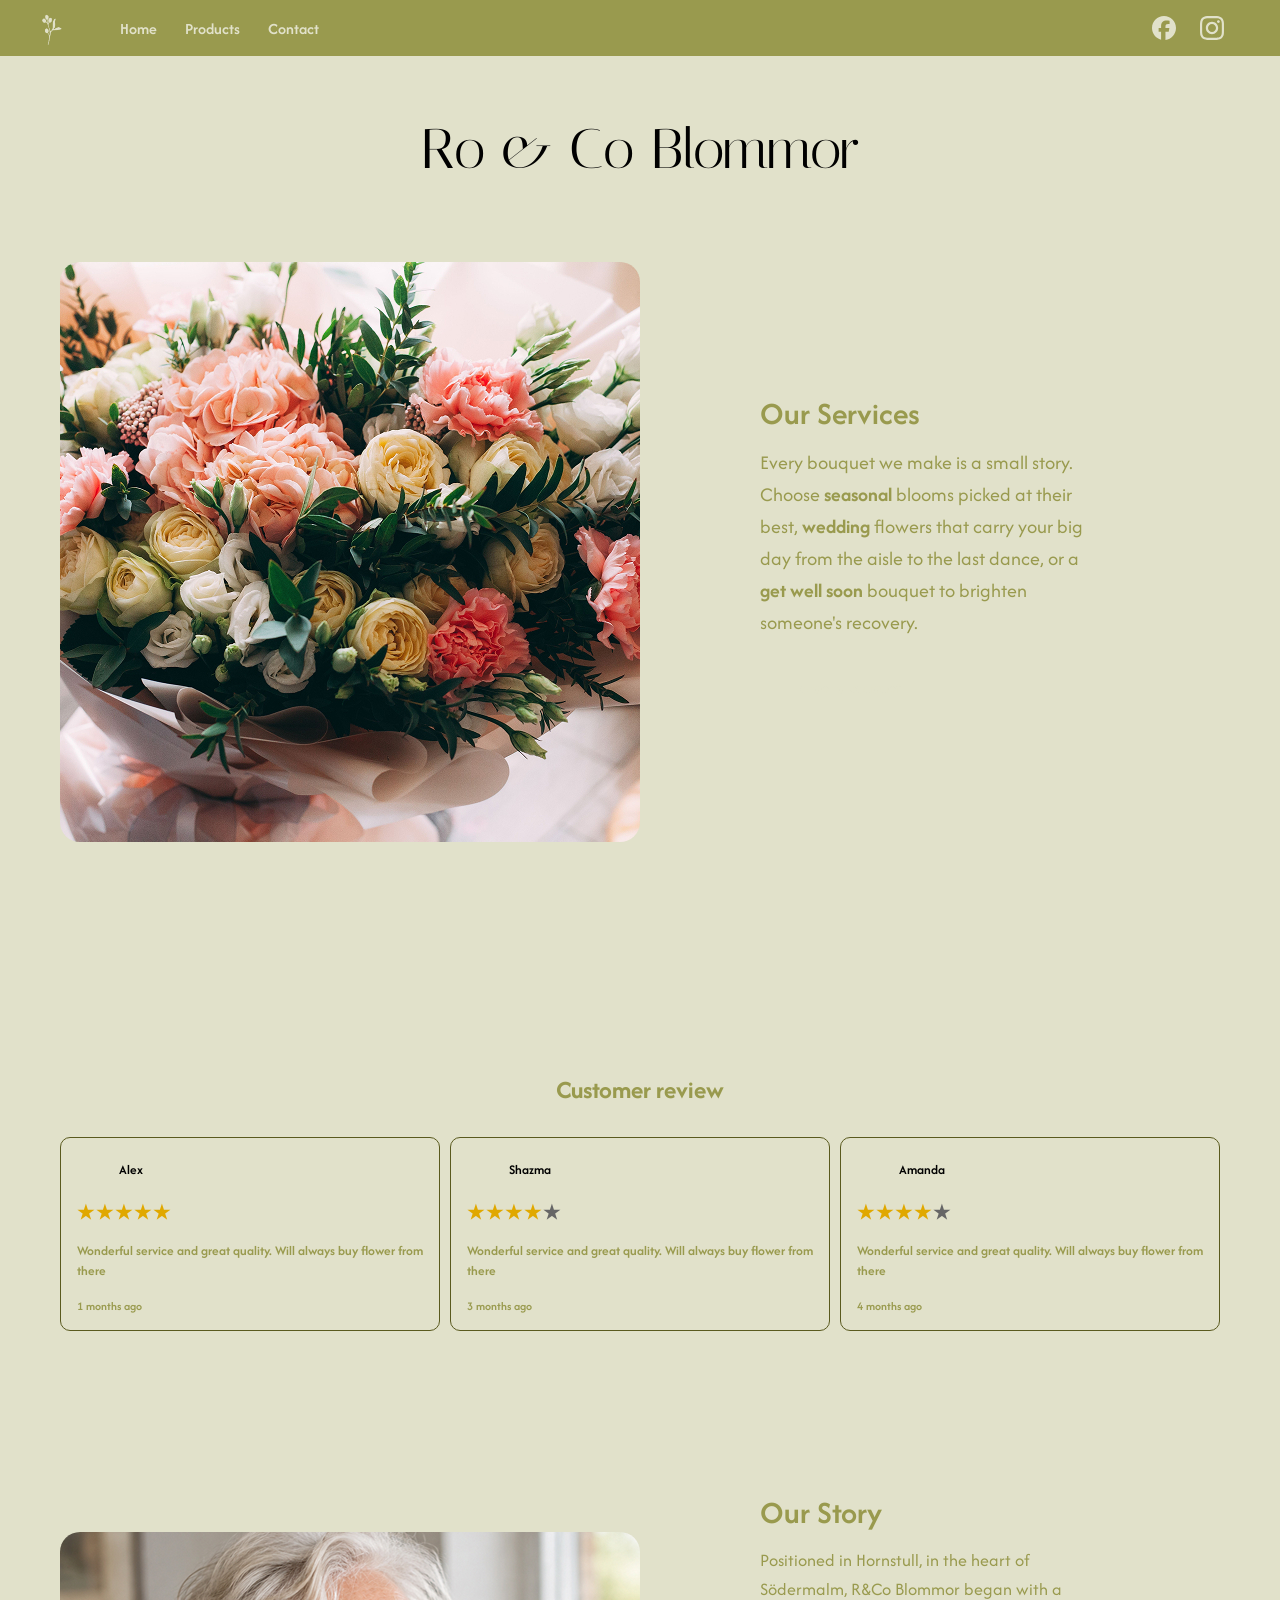
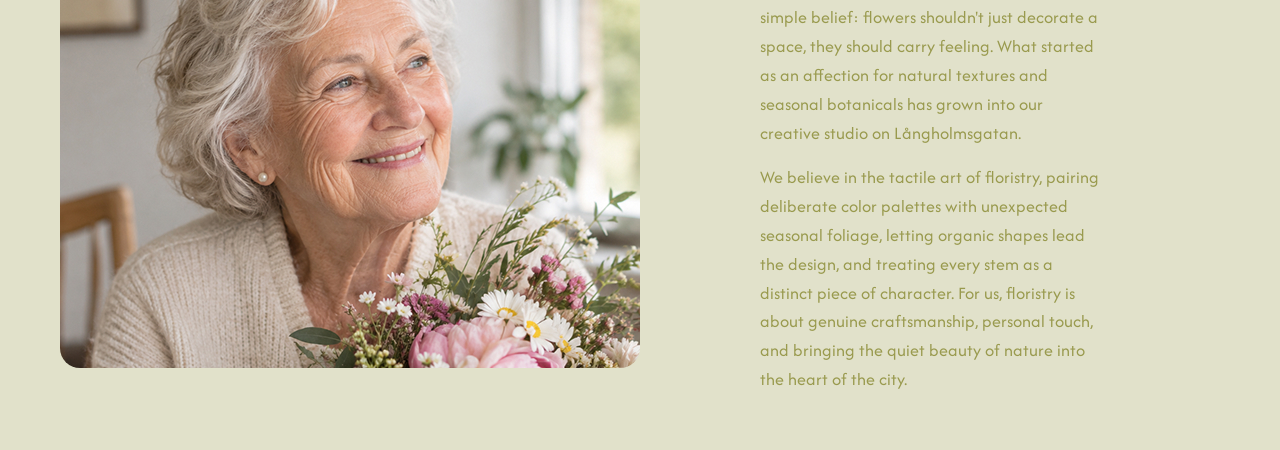
==== index.html @ 10f2a5bb "Added the third section and made some changes to the first and second." ====
<!doctype html>
<html lang="en">
  <head>
    <meta charset="UTF-8" />
    <meta name="robots" content="noindex" />
    <meta name="viewport" content="width=device-width, initial-scale=1.0" />
    <link rel="stylesheet" href="styles.css" />
    <link rel="stylesheet" href="homepage.css">
    <title>Ro & Co Blommor | Home</title>
  </head>
  <body>
    <header class="header">
      <nav class="nav">
        <img class="logo-icon" src="assets/logo-icon.png" alt="Logo" />
        <div class="nav-links">
          <a href="/index.html">Home</a>
          <a href="/products.html">Products</a>
          <a href="/contact.html">Contact</a>
        </div>
        <div class="socials">
          <a href="https://facebook.com/business-page">
            <img
              class="nav-icons"
              src="assets/facebook-icon.svg"
              alt="Facebook"
            />
          </a>
          <a href="https://instagram.com/business-page ">
            <img
              class="nav-icons instagram"
              src="assets/instagram-icon.svg"
              alt="Instagram"
            />
          </a>
        </div>
      </nav>
    </header>
    <main>

      <h1 class="shop-name">Ro &amp; Co Blommor</h1>

      <section class="hero">

        <img src="assets/OurService.jpg" alt="A bouquet offlowers" class="hero-img">

        <div class="hero-text">

          <h2>Our Services</h2>

          <p> Every bouquet we make is a small story. Choose <strong>seasonal</strong>
              blooms picked at their best, <strong>wedding</strong> flowers that carry
              your big day from the aisle to the last dance, or a
            <strong>get well soon</strong> bouquet to brighten someone's recovery.
          </p>

          <a href="#order" class="btn">order a bouquet</a>

        </div>

      </section>

      <section class="reviews">

        <h2>Customer review</h2>

        <div class="review-cards">

        <div class="review-card">
          <div class="review-top">
          <div class="avatar"></div>
          <span class="reviewer-name">Alex</span>
        </div>

        <div class="stars">★★★★★</div>
          <p class="review-text">Wonderful service and great quality. Will always buy flower from there</p>
          <span class="review-date">1 months ago</span>
        </div>

        <div class="review-card">
          <div class="review-top">
          <div class="avatar"></div>
          <span class="reviewer-name">Shazma</span>
        </div>

        <div class="stars">★★★★<span class="empty">★ </span> </div>
          <p class="review-text">Wonderful service and great quality. Will always buy flower from there</p>
          <span class="review-date">3 months ago</span>
        </div>

        <div class="review-card">
          <div class="review-top">
          <div class="avatar"></div>
          <span class="reviewer-name">Amanda</span>
        </div>

        <div class="stars">★★★★<span class="empty">★ </span> </div>
          <p class="review-text">Wonderful service and great quality. Will always buy flower from there</p>
          <span class="review-date">4 months ago</span>
        </div>

        </div>

      </section>

      <section class="story">
        <img src="assets/OurStory.jpg" alt="A woman with a bouquet" class="story-img">

        <div class="story-text">
          <h2>Our Story</h2>
          <p>
             Positioned in Hornstull, in the heart of Södermalm, R&amp;Co Blommor began with a simple belief: flowers shouldn't just decorate a space, they should carry feeling. What started as an affection for natural textures and seasonal botanicals has grown into our creative studio on Långholmsgatan.
          </p>
          <p>
            We believe in the tactile art of floristry, pairing deliberate color palettes with unexpected seasonal foliage, letting organic shapes lead the design, and treating every stem as a distinct piece of character. For us, floristry is about genuine craftsmanship, personal touch, and bringing the quiet beauty of nature into the heart of the city.
          </p>
        </div>
      </section>

    </main>
  </body>
</html>
---- styles.css ----
@import url("https://fonts.googleapis.com/css2?family=Afacad:ital,wght@0,400..700;1,400..700&display=swap");

:root {
  --cream: #e1e1ca;
  --olive: #999a4e;
  --font-main: "Afacad", sans-serif;
}

body {
  margin: 0;
  background: var(--cream);
  color: var(--olive);
  font-family: var(--font-main);
  font-weight: 600;
}

.header {
  display: flex;
  align-items: center;
  padding: 0rem 3.5rem 0rem 2rem;
  height: 3.5rem;
  background: var(--olive);
  color: var(--cream);
}

.nav {
  flex: 1;
  display: flex;
  align-items: center;
  gap: 3.5rem;
}

.nav a {
  color: inherit;
  text-decoration: none;
}

.logo-icon {
  width: 32px;
  height: 41px;
}

.nav-links {
  display: flex;
  gap: 1.75rem;
}

.nav-links a:hover {
  text-decoration: underline;
}

.nav-icons {
  width: 1.5rem;
  height: 1.5rem;
}

.socials {
  display: flex;
  gap: 1.5rem;
  margin-left: auto;
}

.socials a {
  display: flex;
}
---- homepage.css ----
@font-face {
  font-family: "Italiana";
  src: url("Italiana-Regular.ttf") format("truetype");
}


/* First section (Our Services) */


h1.shop-name {
  text-align: center;
  font-size: 3.5rem;
  font-weight: 400;
  margin: 60px 0 40px;
  font-family: "italiana", sans-serif;
  color: black;
}

.hero {
  display: flex;
  align-items: center;
  gap: 80px;
  padding: 40px 60px;
}

.hero-img {
  flex: none;
  width: auto;
  height: auto;
  max-width: 100%;
  border-radius: 20px;
}

.hero-text {
  flex: 1;  
  min-width: 0;
  padding: 0 120px 0 40px;
  font-family: var(--font-main);
  color: var(--dark-green);
} 

.hero-text h2 {
  margin: 0 0 12px;
  font-size: 32px;
  font-weight: 600;
}

.hero-text p {
  margin: 0 0 24px;
  line-height: 1.6;
  font-weight: 400;
  font-size: 20px;
}

.btn {
  display: inline-block;
  padding: 14px 40px;
  background: var(--dark-green);
  color: var(--cream);
  border-radius: 10px;
  text-decoration: none;
  transition: background 0.3s;
}


/* Second section (Reviews) */


.reviews {
     margin-top: 150px;
  padding: 40px 60px;
  text-align: center;
  font-family: var(--font-main);
}

.reviews h2 {
  margin: 0 0 30px;
  font-size: 1.6rem;
  color: var(--dark-green);
}

.review-cards {
  display: flex;
  gap: 10px;
}

.review-card {
  flex: 1;              
  display: flex;
  flex-direction: column;
  gap: 16px;
  padding: 16px;
  border: 1px solid #5a5a1e;
  border-radius: 10px;
  text-align: left;
}

.review-top {
  display: flex;
  align-items: center;
  gap: 12px;
}

.avatar {
  width: 30px;
  height: 30px;
  border-radius: 50%;   
  background: var(--dark-green);
}

.reviewer-name {
  font-weight: 600;
  font-size: 0.85rem;
  color: #000;
  font-family: var(--font-main);
}

.stars {
  color: #e0a800;  
  font-size: 1.2rem;
  letter-spacing: 2px;
}

.stars .empty {
  color: #666;     
}

.review-text {
  margin: 0;
  font-size: 0.85rem;
  line-height: 1.5;
  font-family: var(--font-main);
  color: var(--dark-green);
}

.review-date {
  font-size: 0.75rem;
}


/* Third section (Our Story) */


.story {
  display: flex;
  align-items: center;
  gap: 80px;
  padding: 40px 60px;
  margin-top: 80px;
}

.story-img {
  flex: none;            
  width: auto;
  height: auto;
  max-width: 100%;
  border-radius: 20px;
}

.story-text {
  flex: 1;
  min-width: 0;
  padding: 0 120px 0 40px;
  font-family: var(--font-main);
  color: var(--dark-green);
}

.story-text h2 {
  margin: 0 0 12px;
  font-size: 32px;
  font-weight: 600;
}

.story-text p {
  margin: 0 0 16px;
  line-height: 1.6;
  font-weight: 400;
  font-size: 18px;
}
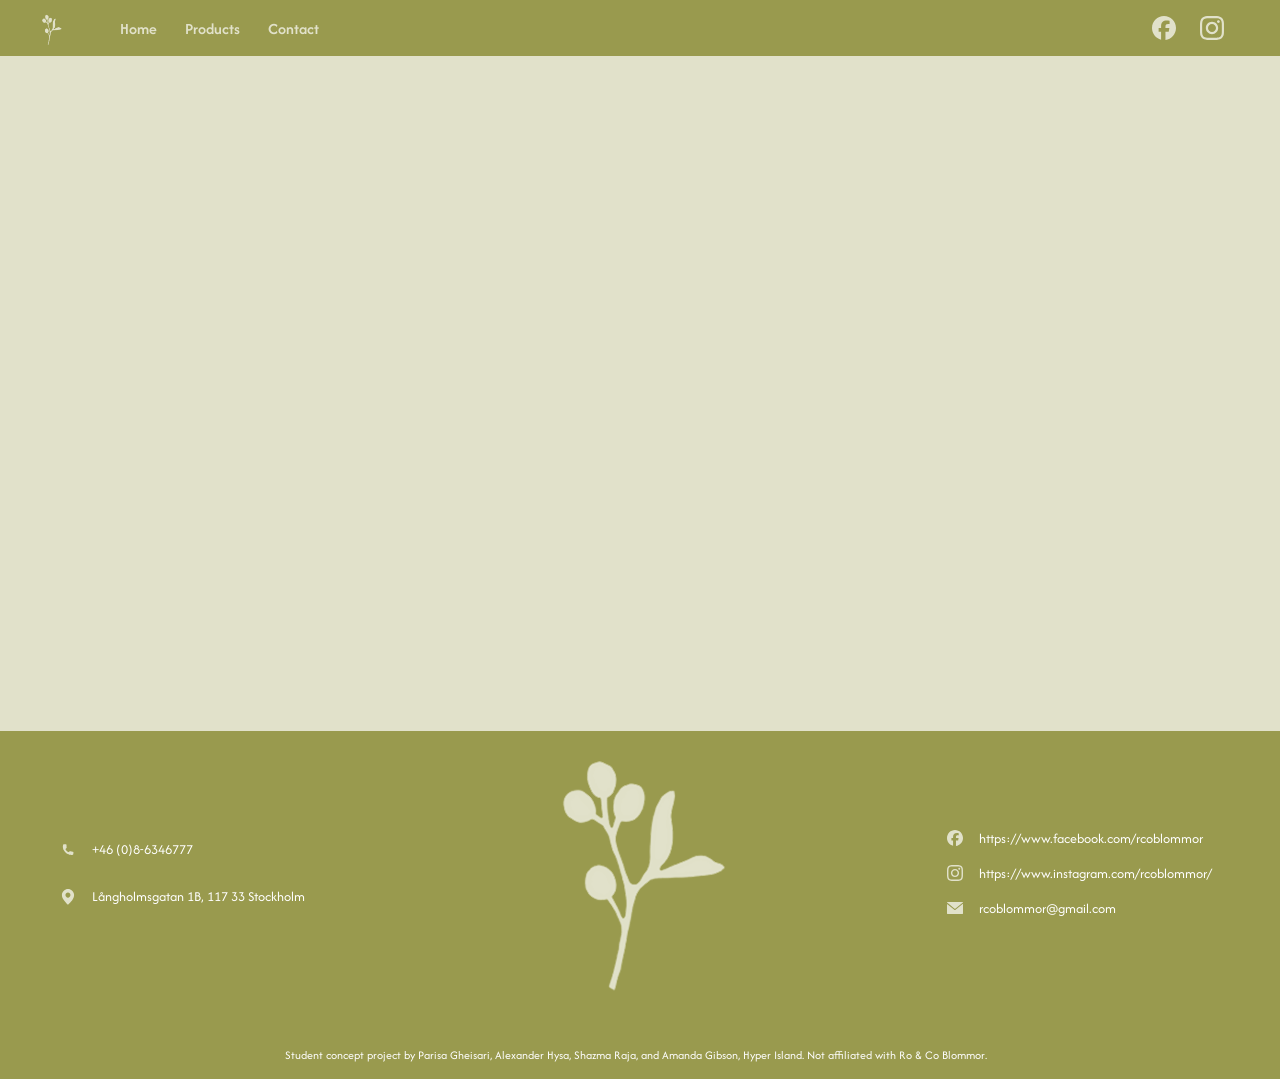
==== commit e347055e: "adds student/project affiliation disclaimer to bottom of footer" ====
--- a/index.html
+++ b/index.html
@@ -5,7 +5,7 @@
     <meta name="robots" content="noindex" />
     <meta name="viewport" content="width=device-width, initial-scale=1.0" />
     <link rel="stylesheet" href="styles.css" />
-    <link rel="stylesheet" href="homepage.css">
+    <link rel="stylesheet" href="footer.css" />
     <title>Ro & Co Blommor | Home</title>
   </head>
   <body>
@@ -25,7 +25,7 @@
               alt="Facebook"
             />
           </a>
-          <a href="https://instagram.com/business-page ">
+          <a href="https://instagram.com/business-page">
             <img
               class="nav-icons instagram"
               src="assets/instagram-icon.svg"
@@ -35,87 +35,60 @@
         </div>
       </nav>
     </header>
-    <main>
-
-      <h1 class="shop-name">Ro &amp; Co Blommor</h1>
-
-      <section class="hero">
-
-        <img src="assets/OurService.jpg" alt="A bouquet offlowers" class="hero-img">
-
-        <div class="hero-text">
-
-          <h2>Our Services</h2>
-
-          <p> Every bouquet we make is a small story. Choose <strong>seasonal</strong>
-              blooms picked at their best, <strong>wedding</strong> flowers that carry
-              your big day from the aisle to the last dance, or a
-            <strong>get well soon</strong> bouquet to brighten someone's recovery.
-          </p>
-
-          <a href="#order" class="btn">order a bouquet</a>
-
-        </div>
-
-      </section>
-
-      <section class="reviews">
-
-        <h2>Customer review</h2>
-
-        <div class="review-cards">
-
-        <div class="review-card">
-          <div class="review-top">
-          <div class="avatar"></div>
-          <span class="reviewer-name">Alex</span>
-        </div>
-
-        <div class="stars">★★★★★</div>
-          <p class="review-text">Wonderful service and great quality. Will always buy flower from there</p>
-          <span class="review-date">1 months ago</span>
-        </div>
-
-        <div class="review-card">
-          <div class="review-top">
-          <div class="avatar"></div>
-          <span class="reviewer-name">Shazma</span>
-        </div>
-
-        <div class="stars">★★★★<span class="empty">★ </span> </div>
-          <p class="review-text">Wonderful service and great quality. Will always buy flower from there</p>
-          <span class="review-date">3 months ago</span>
-        </div>
-
-        <div class="review-card">
-          <div class="review-top">
-          <div class="avatar"></div>
-          <span class="reviewer-name">Amanda</span>
-        </div>
-
-        <div class="stars">★★★★<span class="empty">★ </span> </div>
-          <p class="review-text">Wonderful service and great quality. Will always buy flower from there</p>
-          <span class="review-date">4 months ago</span>
-        </div>
-
-        </div>
-
-      </section>
-
-      <section class="story">
-        <img src="assets/OurStory.jpg" alt="A woman with a bouquet" class="story-img">
-
-        <div class="story-text">
-          <h2>Our Story</h2>
-          <p>
-             Positioned in Hornstull, in the heart of Södermalm, R&amp;Co Blommor began with a simple belief: flowers shouldn't just decorate a space, they should carry feeling. What started as an affection for natural textures and seasonal botanicals has grown into our creative studio on Långholmsgatan.
-          </p>
-          <p>
-            We believe in the tactile art of floristry, pairing deliberate color palettes with unexpected seasonal foliage, letting organic shapes lead the design, and treating every stem as a distinct piece of character. For us, floristry is about genuine craftsmanship, personal touch, and bringing the quiet beauty of nature into the heart of the city.
-          </p>
-        </div>
-      </section>
-
-    </main>
+    <!-- PLACEHOLDER FOR MAIN CONTENT -->
+    <main></main>
+    <!-- REMOVE THIS ONCE THE REAL PAGE CONTENT IS MERGED -->
+    <footer class="footer">
+      <div class="footer-contact">
+        <ul class="footer-list footer-list-contact">
+          <li>
+            <a href="tel:+4686346777">
+              <img class="footer-icons" src="assets/phone-icon.svg" alt="" />
+              <span>+46 (0)8-6346777</span>
+            </a>
+          </li>
+          <li>
+            <a
+              href="https://www.google.com/maps/search/?api=1&query=L%C3%A5ngholmsgatan%201B%2C%20117%2033%20Stockholm"
+            >
+              <img class="footer-icons" src="assets/location-pin.svg" alt="" />
+              <span>Långholmsgatan 1B, 117 33 Stockholm</span>
+            </a>
+          </li>
+        </ul>
+      </div>
+      <img class="footer-logo" src="assets/footer-logo.png" alt="" />
+      <div class="footer-socials">
+        <ul class="footer-list footer-list-socials">
+          <li>
+            <a href="https://www.facebook.com/rcoblommor">
+              <img class="footer-icons" src="assets/facebook-icon.svg" alt="" />
+              <span>https://www.facebook.com/rcoblommor</span>
+            </a>
+          </li>
+          <li>
+            <a href="https://www.instagram.com/rcoblommor/">
+              <img
+                class="footer-icons"
+                src="assets/instagram-icon.svg"
+                alt=""
+              />
+              <span>https://www.instagram.com/rcoblommor/</span>
+            </a>
+          </li>
+          <li>
+            <a href="mailto:rcoblommor@gmail.com">
+              <img class="footer-icons" src="assets/mail-icon.svg" alt="" />
+              <span>rcoblommor@gmail.com</span>
+            </a>
+          </li>
+        </ul>
+      </div>
+      <p class="footer-disclaimer">
+        Student concept project by Parisa Gheisari, Alexander Hysa, Shazma Raja,
+        and Amanda Gibson, Hyper Island. Not affiliated with Ro &amp; Co
+        Blommor.
+      </p>
+    </footer>
   </body>
 </html>
--- a/footer.css
+++ b/footer.css
@@ -0,0 +1,83 @@
+/* TEMPORARY- MOVE OR REMOVE AFTER MERGE */
+/* MOVE this to styles.css if used elsewhere */
+:root {
+  --white: #fff;
+}
+/* MOVE to styles.css- page-level layout that pushes the footer to the bottom. */
+body {
+  min-height: 100vh;
+  display: flex;
+  flex-direction: column;
+}
+/* DELETE- placeholder so the footer sits at the bottom while <main> is empty. */
+main {
+  min-height: 75vh;
+}
+
+.footer {
+  display: grid;
+  grid-template-columns: minmax(0, 1fr) auto minmax(0, 1fr);
+  align-items: center;
+  gap: 2rem;
+  margin-top: auto;
+  background: var(--olive);
+  padding: 0 4.25rem 0 3.75rem;
+  color: var(--white);
+  font-weight: 400;
+  font-size: 0.875rem;
+  min-height: 21.75rem;
+  grid-template-rows: 1fr auto;
+  column-gap: 2rem;
+}
+
+.footer a {
+  color: inherit;
+  text-decoration: none;
+}
+
+.footer a:hover {
+  text-decoration: underline;
+}
+
+.footer-list {
+  display: grid;
+  list-style: none;
+  padding: 0;
+  margin: 0;
+}
+
+.footer-list a {
+  display: flex;
+  align-items: center;
+  gap: 1rem;
+}
+
+.footer-list-contact {
+  row-gap: 1.75rem;
+}
+
+.footer-icons {
+  width: 1rem;
+  height: 1rem;
+}
+
+.footer-logo {
+  height: 15.8125rem;
+  width: auto;
+}
+
+.footer-socials {
+  justify-self: end;
+}
+
+.footer-list-socials {
+  row-gap: 1rem;
+}
+
+.footer-disclaimer {
+  grid-column: 1 / -1; /* span all three columns */
+  margin: 0;
+  padding-bottom: 1rem;
+  text-align: center;
+  font-size: 0.75rem;
+}
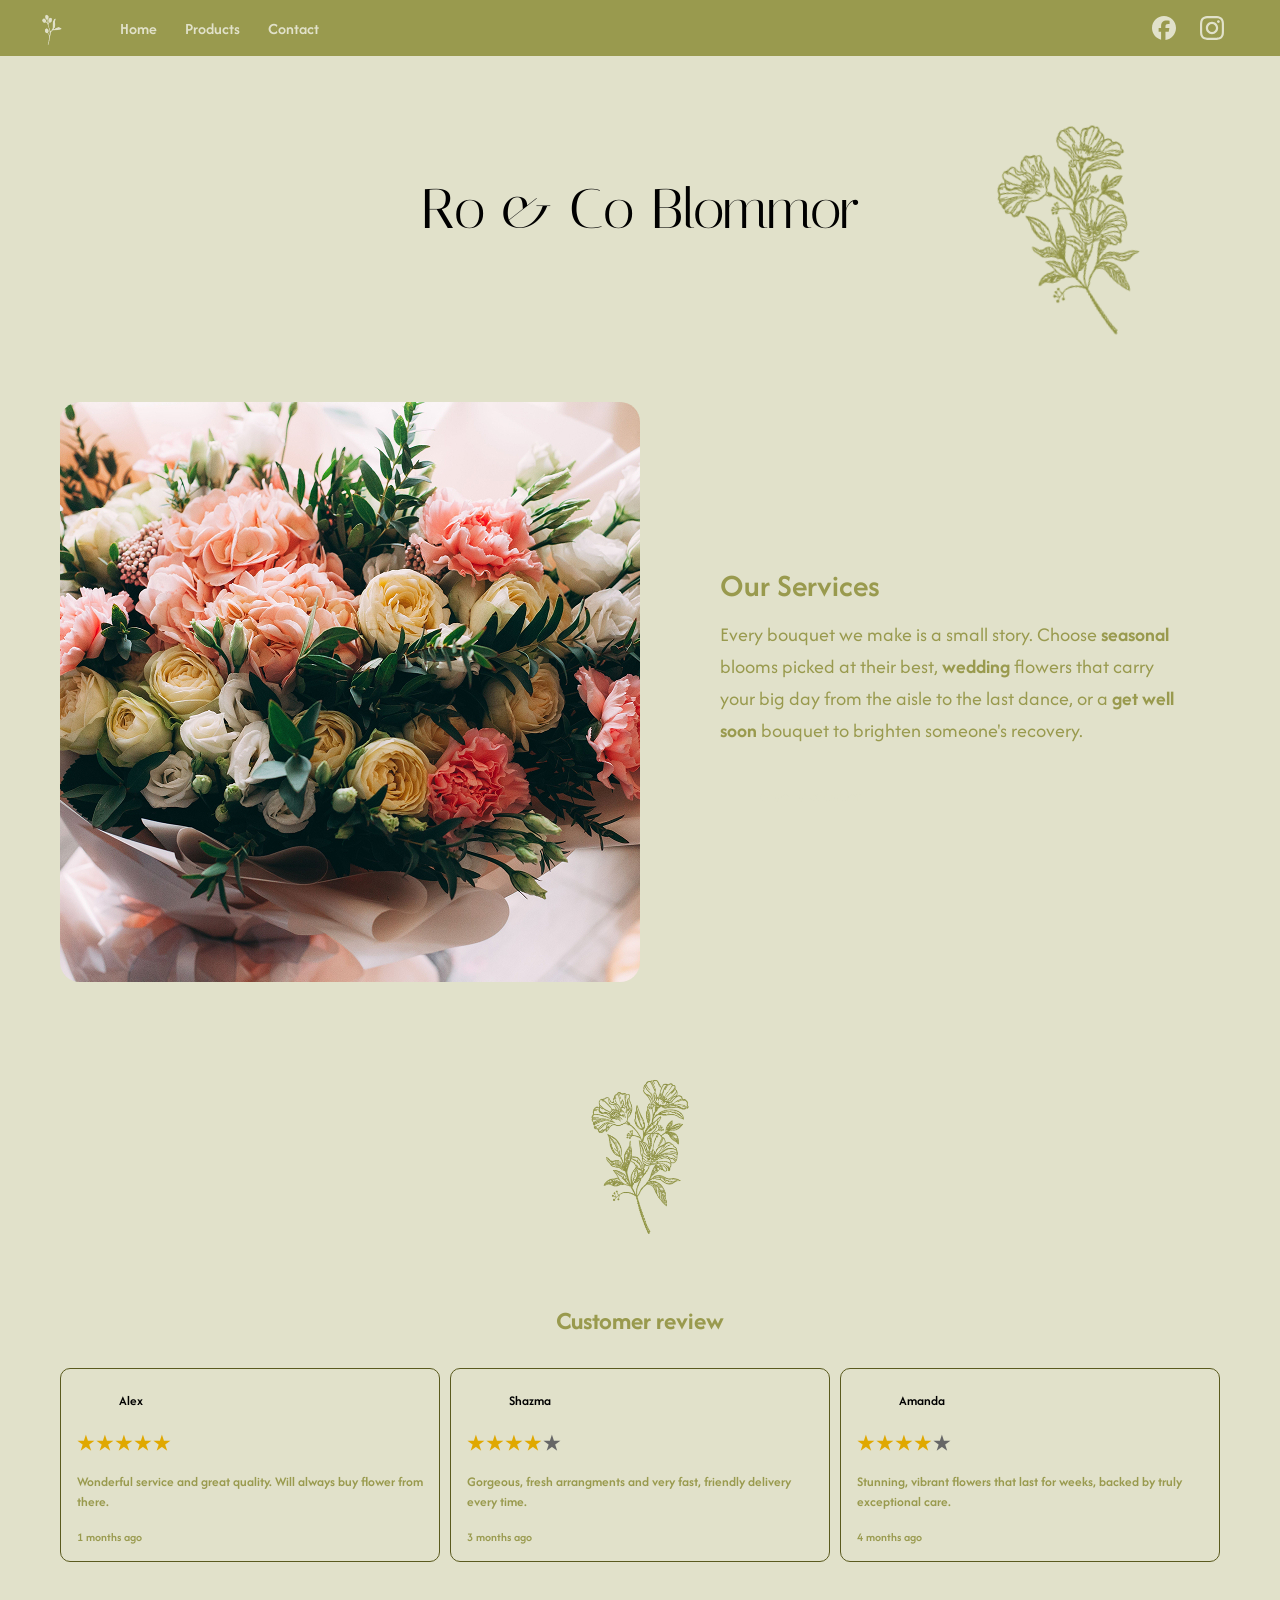
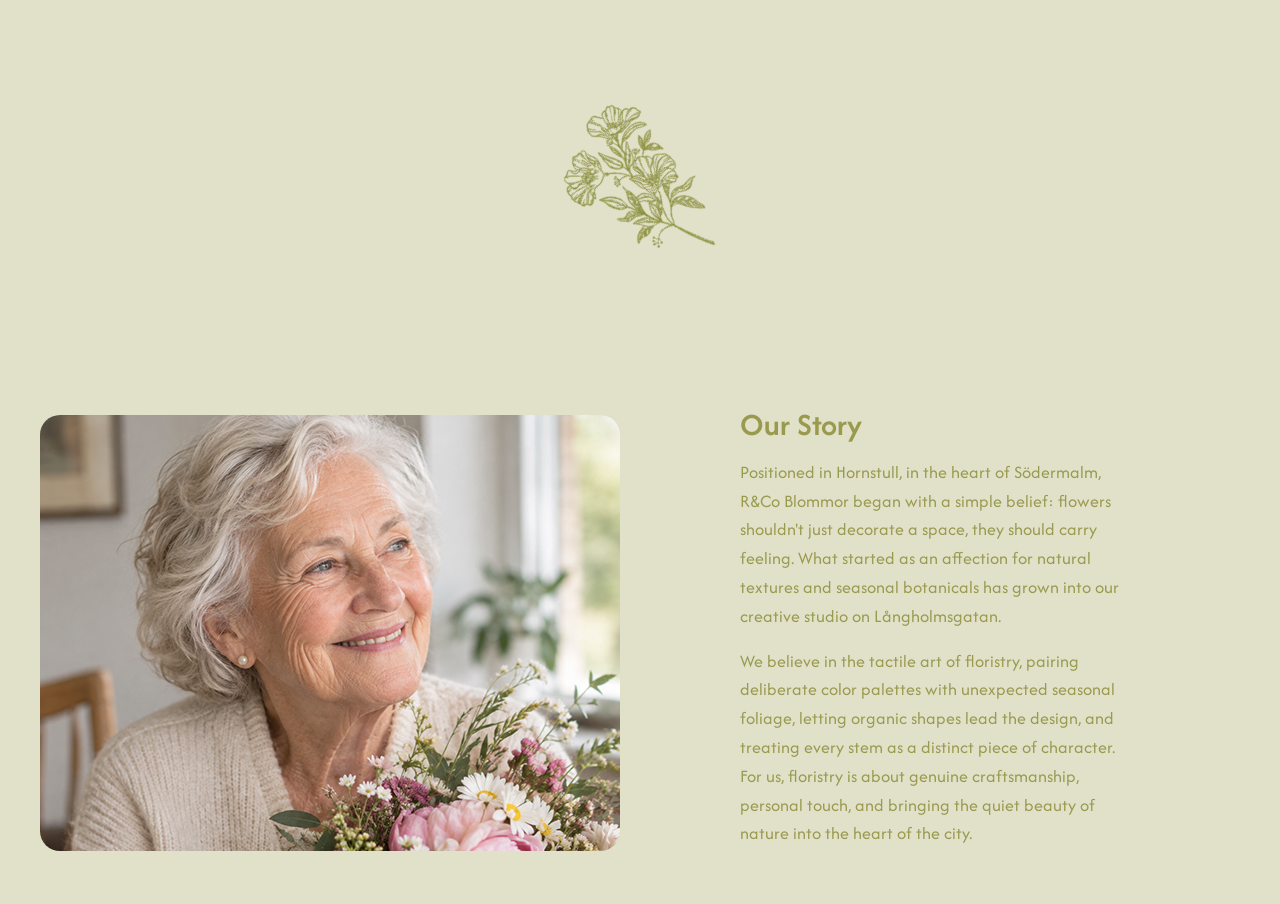
==== commit 30cec53f: "Added the background flowers, made the button work and fixed other sections" ====
--- a/index.html
+++ b/index.html
@@ -5,7 +5,7 @@
     <meta name="robots" content="noindex" />
     <meta name="viewport" content="width=device-width, initial-scale=1.0" />
     <link rel="stylesheet" href="styles.css" />
-    <link rel="stylesheet" href="footer.css" />
+    <link rel="stylesheet" href="homepage.css">
     <title>Ro & Co Blommor | Home</title>
   </head>
   <body>
@@ -25,7 +25,7 @@
               alt="Facebook"
             />
           </a>
-          <a href="https://instagram.com/business-page">
+          <a href="https://instagram.com/business-page ">
             <img
               class="nav-icons instagram"
               src="assets/instagram-icon.svg"
@@ -35,60 +35,97 @@
         </div>
       </nav>
     </header>
-    <!-- PLACEHOLDER FOR MAIN CONTENT -->
-    <main></main>
-    <!-- REMOVE THIS ONCE THE REAL PAGE CONTENT IS MERGED -->
-    <footer class="footer">
-      <div class="footer-contact">
-        <ul class="footer-list footer-list-contact">
-          <li>
-            <a href="tel:+4686346777">
-              <img class="footer-icons" src="assets/phone-icon.svg" alt="" />
-              <span>+46 (0)8-6346777</span>
-            </a>
-          </li>
-          <li>
-            <a
-              href="https://www.google.com/maps/search/?api=1&query=L%C3%A5ngholmsgatan%201B%2C%20117%2033%20Stockholm"
-            >
-              <img class="footer-icons" src="assets/location-pin.svg" alt="" />
-              <span>Långholmsgatan 1B, 117 33 Stockholm</span>
-            </a>
-          </li>
-        </ul>
-      </div>
-      <img class="footer-logo" src="assets/footer-logo.png" alt="" />
-      <div class="footer-socials">
-        <ul class="footer-list footer-list-socials">
-          <li>
-            <a href="https://www.facebook.com/rcoblommor">
-              <img class="footer-icons" src="assets/facebook-icon.svg" alt="" />
-              <span>https://www.facebook.com/rcoblommor</span>
-            </a>
-          </li>
-          <li>
-            <a href="https://www.instagram.com/rcoblommor/">
-              <img
-                class="footer-icons"
-                src="assets/instagram-icon.svg"
-                alt=""
-              />
-              <span>https://www.instagram.com/rcoblommor/</span>
-            </a>
-          </li>
-          <li>
-            <a href="mailto:rcoblommor@gmail.com">
-              <img class="footer-icons" src="assets/mail-icon.svg" alt="" />
-              <span>rcoblommor@gmail.com</span>
-            </a>
-          </li>
-        </ul>
-      </div>
-      <p class="footer-disclaimer">
-        Student concept project by Parisa Gheisari, Alexander Hysa, Shazma Raja,
-        and Amanda Gibson, Hyper Island. Not affiliated with Ro &amp; Co
-        Blommor.
-      </p>
-    </footer>
+    <main>
+
+      <div class="title-area">
+
+        <div class="title-wrap">
+          <h1 class="shop-name">Ro &amp; Co Blommor</h1>
+          <img src="assets/fisrtFlower.svg" alt="A flower at the background" class="first-flower">
+        </div>  
+      </div>  
+
+      <section class="hero">
+
+        <img src="assets/OurService.jpg" alt="A bouquet offlowers" class="hero-img">
+
+        <div class="hero-text">
+
+          <h2>Our Services</h2>
+
+          <p> Every bouquet we make is a small story. Choose <strong>seasonal</strong>
+              blooms picked at their best, <strong>wedding</strong> flowers that carry
+              your big day from the aisle to the last dance, or a
+            <strong>get well soon</strong> bouquet to brighten someone's recovery.
+          </p>
+
+          <a href="products.html" class="btn" target="_blank">order a bouquet</a>
+
+        </div>
+
+      </section>
+
+      <img src="assets/flower.svg" alt="A flower in the middle, on the background" class="middle-flower">
+
+      <section class="reviews">
+
+        <h2>Customer review</h2>
+
+        <div class="review-cards">
+
+        <div class="review-card">
+          <div class="review-top">
+          <div class="avatar"></div>
+          <span class="reviewer-name">Alex</span>
+        </div>
+
+        <div class="stars">★★★★★</div>
+          <p class="review-text">Wonderful service and great quality. Will always buy flower from there.</p>
+          <span class="review-date">1 months ago</span>
+        </div>
+
+        <div class="review-card">
+          <div class="review-top">
+          <div class="avatar"></div>
+          <span class="reviewer-name">Shazma</span>
+        </div>
+
+        <div class="stars">★★★★<span class="empty">★ </span> </div>
+          <p class="review-text">Gorgeous, fresh arrangments and very fast, friendly delivery every time.</p>
+          <span class="review-date">3 months ago</span>
+        </div>
+
+        <div class="review-card">
+          <div class="review-top">
+          <div class="avatar"></div>
+          <span class="reviewer-name">Amanda</span>
+        </div>
+
+        <div class="stars">★★★★<span class="empty">★ </span> </div>
+          <p class="review-text">Stunning, vibrant flowers that last for weeks, backed by truly exceptional care.</p>
+          <span class="review-date">4 months ago</span>
+        </div>
+
+        </div>
+
+      </section>
+
+      <img src="assets/lastFlower.svg" alt="A flower on the background" class="last-flower">
+
+      <section class="story">
+        <img src="assets/OurStory.jpg" alt="A woman with a bouquet" class="story-img">
+
+        <div class="story-text">
+          <h2>Our Story</h2>
+          <p>
+             Positioned in Hornstull, in the heart of Södermalm, R&amp;Co Blommor began with a simple belief: flowers shouldn't just decorate a space, they should carry feeling. What started as an affection for natural textures and seasonal botanicals has grown into our creative studio on Långholmsgatan.
+          </p>
+          <p>
+            We believe in the tactile art of floristry, pairing deliberate color palettes with unexpected seasonal foliage, letting organic shapes lead the design, and treating every stem as a distinct piece of character. For us, floristry is about genuine craftsmanship, personal touch, and bringing the quiet beauty of nature into the heart of the city.
+          </p>
+        </div>
+      </section>
+
+    </main>
   </body>
 </html>
--- a/homepage.css
+++ b/homepage.css
@@ -0,0 +1,211 @@
+@font-face {
+  font-family: "Italiana";
+  src: url("Italiana-Regular.ttf") format("truetype");
+}
+
+
+/* First section (Our Services) */
+
+
+h1.shop-name {
+  text-align: center;
+  font-size: 3.5rem;
+  font-weight: 400;
+  margin: 60px 0 40px;
+  font-family: "italiana", sans-serif;
+  color: black;
+}
+
+.hero {
+  display: flex;
+  align-items: center;
+  gap: 80px;
+  padding: 60px 60px;
+}
+
+.hero-img {
+  flex: none;
+  width: auto;
+  height: auto;
+  max-width: 100%;
+  border-radius: 20px;
+}
+
+.hero-text {
+  flex: 1;  
+  min-width: 0;
+  padding: 0 40px 0 0;
+  font-family: var(--font-main);
+  color: var(--dark-green);
+} 
+
+.hero-text h2 {
+  margin: 0 0 12px;
+  font-size: 32px;
+  font-weight: 600;
+}
+
+.hero-text p {
+  margin: 0 0 24px;
+  line-height: 1.6;
+  font-weight: 400;
+  font-size: 20px;
+}
+
+.btn {
+  display: inline-block;
+  padding: 14px 40px;
+  background: var(--dark-green);
+  color: var(--cream);
+  border-radius: 10px;
+  text-decoration: none;
+  cursor: pointer;
+}
+
+
+/* Second section (Reviews) */
+
+
+.reviews {
+     margin-top: 0;
+    padding: 0 60px 60px;
+    text-align: center;
+    font-family: var(--font-main);
+}
+
+.reviews h2 {
+    margin: 0 0 30px;
+    font-size: 1.6rem;
+    color: var(--dark-green);
+}
+
+.review-cards {
+    display: flex;
+    gap: 10px;
+}
+
+.review-card {
+    flex: 1;              
+    display: flex;
+    flex-direction: column;
+    gap: 16px;
+    padding: 16px;
+    border: 1px solid #5a5a1e;
+    border-radius: 10px;
+    text-align: left;
+}
+
+.review-top {
+    display: flex;
+    align-items: center;
+    gap: 12px;
+}
+
+.avatar {
+    width: 30px;
+    height: 30px;
+    border-radius: 50%;   
+    background: var(--dark-green);
+}
+
+.reviewer-name {
+    font-weight: 600;
+    font-size: 0.85rem;
+    color: #000;
+    font-family: var(--font-main);
+}
+
+.stars {
+    color: #e0a800;  
+    font-size: 1.2rem;
+    letter-spacing: 2px;
+}
+
+.stars .empty {
+    color: #666;     
+}
+
+.review-text {
+    margin: 0;
+    font-size: 0.85rem;
+    line-height: 1.5;
+    font-family: var(--font-main);
+    color: var(--dark-green);
+}
+
+.review-date {
+    font-size: 0.75rem;
+}
+
+
+/* Third section (Our Story) */
+
+
+.story {
+    display: flex;
+    align-items: center;
+    gap: 80px;
+    padding: 40px;
+    margin-top: 0;
+}
+
+.story-img {
+    flex: none;            
+    width: auto;
+    height: auto;
+    max-width: 100%;
+    border-radius: 20px;
+}
+
+.story-text {
+    flex: 1;
+    min-width: 0;
+    padding: 0 120px 0 40px;
+    font-family: var(--font-main);
+    color: var(--dark-green);
+}
+
+.story-text h2 {
+    margin: 0 0 12px;
+    font-size: 32px;
+    font-weight: 600;
+}
+
+.story-text p {
+    margin: 0 0 16px;
+    line-height: 1.6;
+    font-weight: 400;
+    font-size: 18px;
+}
+
+/* Background flowers */
+
+.title-area {
+    display: flex;  
+    justify-content: center;     
+    padding: 60px 60px 60px;
+}
+
+.title-wrap {
+    position: relative;
+}
+
+.shop-name {
+    margin: 0;
+}
+
+.first-flower {
+    position: absolute;
+    left: 100%;  
+    margin-left: 90px;  
+    top: -45px;
+}    
+             
+.middle-flower, .last-flower {
+    display: block;
+    margin: 0 auto 40px;
+}  
+
+.last-flower {
+    margin-top: 30px;
+}
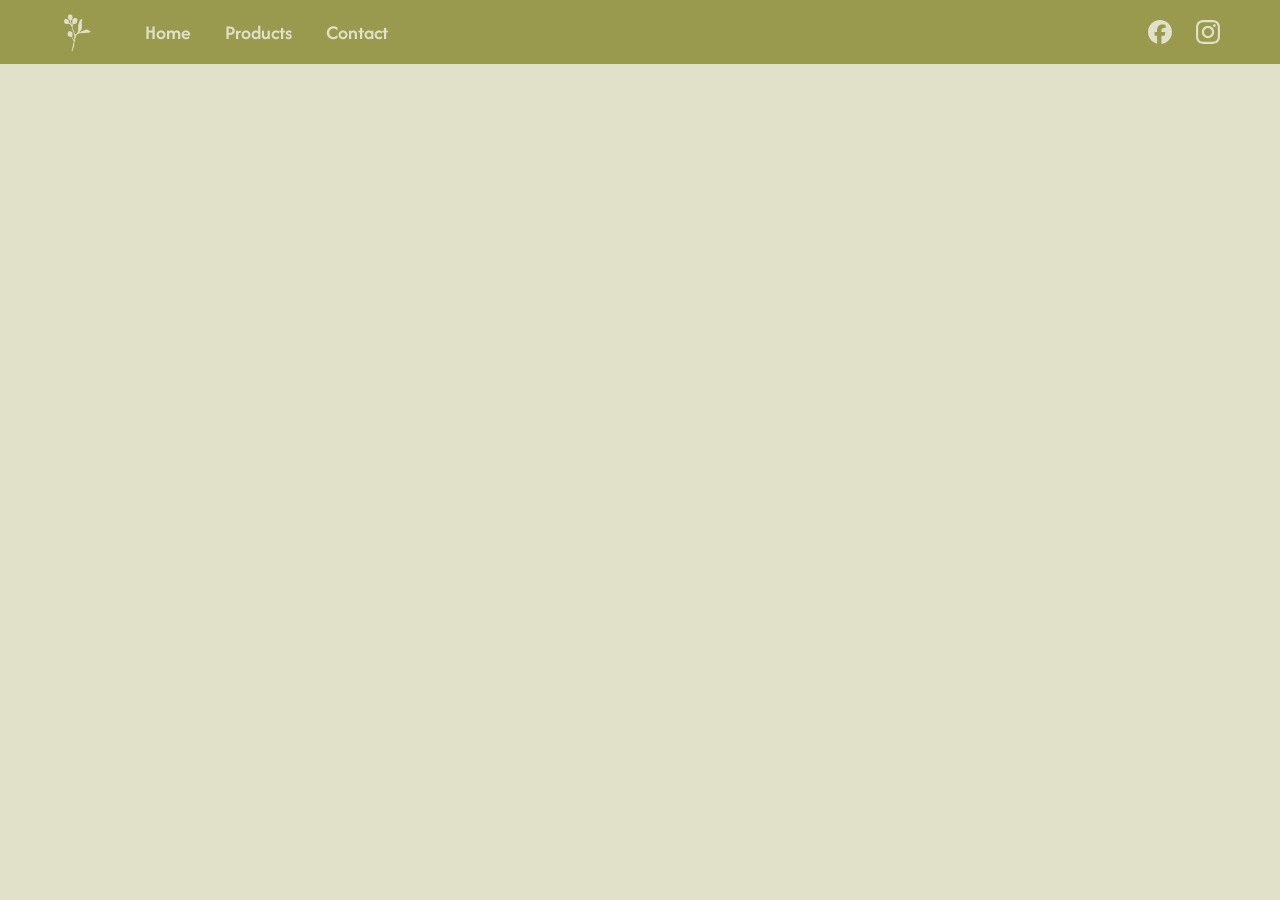
==== commit a836147c: "updates styling in header" ====
--- a/index.html
+++ b/index.html
@@ -5,19 +5,22 @@
     <meta name="robots" content="noindex" />
     <meta name="viewport" content="width=device-width, initial-scale=1.0" />
     <link rel="stylesheet" href="styles.css" />
-    <link rel="stylesheet" href="homepage.css">
     <title>Ro & Co Blommor | Home</title>
   </head>
   <body>
     <header class="header">
       <nav class="nav">
-        <img class="logo-icon" src="assets/logo-icon.png" alt="Logo" />
+        <img
+          class="header-logo"
+          src="assets/header-logo.png"
+          alt="Ro & Co Blommor"
+        />
         <div class="nav-links">
           <a href="/index.html">Home</a>
           <a href="/products.html">Products</a>
           <a href="/contact.html">Contact</a>
         </div>
-        <div class="socials">
+        <div class="header-socials">
           <a href="https://facebook.com/business-page">
             <img
               class="nav-icons"
@@ -25,9 +28,9 @@
               alt="Facebook"
             />
           </a>
-          <a href="https://instagram.com/business-page ">
+          <a href="https://instagram.com/business-page">
             <img
-              class="nav-icons instagram"
+              class="nav-icons"
               src="assets/instagram-icon.svg"
               alt="Instagram"
             />
@@ -35,97 +38,5 @@
         </div>
       </nav>
     </header>
-    <main>
-
-      <div class="title-area">
-
-        <div class="title-wrap">
-          <h1 class="shop-name">Ro &amp; Co Blommor</h1>
-          <img src="assets/fisrtFlower.svg" alt="A flower at the background" class="first-flower">
-        </div>  
-      </div>  
-
-      <section class="hero">
-
-        <img src="assets/OurService.jpg" alt="A bouquet offlowers" class="hero-img">
-
-        <div class="hero-text">
-
-          <h2>Our Services</h2>
-
-          <p> Every bouquet we make is a small story. Choose <strong>seasonal</strong>
-              blooms picked at their best, <strong>wedding</strong> flowers that carry
-              your big day from the aisle to the last dance, or a
-            <strong>get well soon</strong> bouquet to brighten someone's recovery.
-          </p>
-
-          <a href="products.html" class="btn" target="_blank">order a bouquet</a>
-
-        </div>
-
-      </section>
-
-      <img src="assets/flower.svg" alt="A flower in the middle, on the background" class="middle-flower">
-
-      <section class="reviews">
-
-        <h2>Customer review</h2>
-
-        <div class="review-cards">
-
-        <div class="review-card">
-          <div class="review-top">
-          <div class="avatar"></div>
-          <span class="reviewer-name">Alex</span>
-        </div>
-
-        <div class="stars">★★★★★</div>
-          <p class="review-text">Wonderful service and great quality. Will always buy flower from there.</p>
-          <span class="review-date">1 months ago</span>
-        </div>
-
-        <div class="review-card">
-          <div class="review-top">
-          <div class="avatar"></div>
-          <span class="reviewer-name">Shazma</span>
-        </div>
-
-        <div class="stars">★★★★<span class="empty">★ </span> </div>
-          <p class="review-text">Gorgeous, fresh arrangments and very fast, friendly delivery every time.</p>
-          <span class="review-date">3 months ago</span>
-        </div>
-
-        <div class="review-card">
-          <div class="review-top">
-          <div class="avatar"></div>
-          <span class="reviewer-name">Amanda</span>
-        </div>
-
-        <div class="stars">★★★★<span class="empty">★ </span> </div>
-          <p class="review-text">Stunning, vibrant flowers that last for weeks, backed by truly exceptional care.</p>
-          <span class="review-date">4 months ago</span>
-        </div>
-
-        </div>
-
-      </section>
-
-      <img src="assets/lastFlower.svg" alt="A flower on the background" class="last-flower">
-
-      <section class="story">
-        <img src="assets/OurStory.jpg" alt="A woman with a bouquet" class="story-img">
-
-        <div class="story-text">
-          <h2>Our Story</h2>
-          <p>
-             Positioned in Hornstull, in the heart of Södermalm, R&amp;Co Blommor began with a simple belief: flowers shouldn't just decorate a space, they should carry feeling. What started as an affection for natural textures and seasonal botanicals has grown into our creative studio on Långholmsgatan.
-          </p>
-          <p>
-            We believe in the tactile art of floristry, pairing deliberate color palettes with unexpected seasonal foliage, letting organic shapes lead the design, and treating every stem as a distinct piece of character. For us, floristry is about genuine craftsmanship, personal touch, and bringing the quiet beauty of nature into the heart of the city.
-          </p>
-        </div>
-      </section>
-
-    </main>
   </body>
 </html>
--- a/styles.css
+++ b/styles.css
@@ -17,8 +17,8 @@
 .header {
   display: flex;
   align-items: center;
-  padding: 0rem 3.5rem 0rem 2rem;
-  height: 3.5rem;
+  padding: 0 3.75rem;
+  min-height: 4rem;
   background: var(--olive);
   color: var(--cream);
 }
@@ -27,7 +27,7 @@
   flex: 1;
   display: flex;
   align-items: center;
-  gap: 3.5rem;
+  gap: 3.3125rem;
 }
 
 .nav a {
@@ -35,14 +35,15 @@
   text-decoration: none;
 }
 
-.logo-icon {
-  width: 32px;
-  height: 41px;
+.header-logo {
+  height: 2.5625rem;
+  width: auto;
 }
 
 .nav-links {
   display: flex;
-  gap: 1.75rem;
+  gap: 2.125rem;
+  font-size: 1.25rem;
 }
 
 .nav-links a:hover {
@@ -54,13 +55,12 @@
   height: 1.5rem;
 }
 
-.socials {
+.header-socials {
   display: flex;
   gap: 1.5rem;
   margin-left: auto;
 }
 
-.socials a {
+.header-socials a {
   display: flex;
 }
-
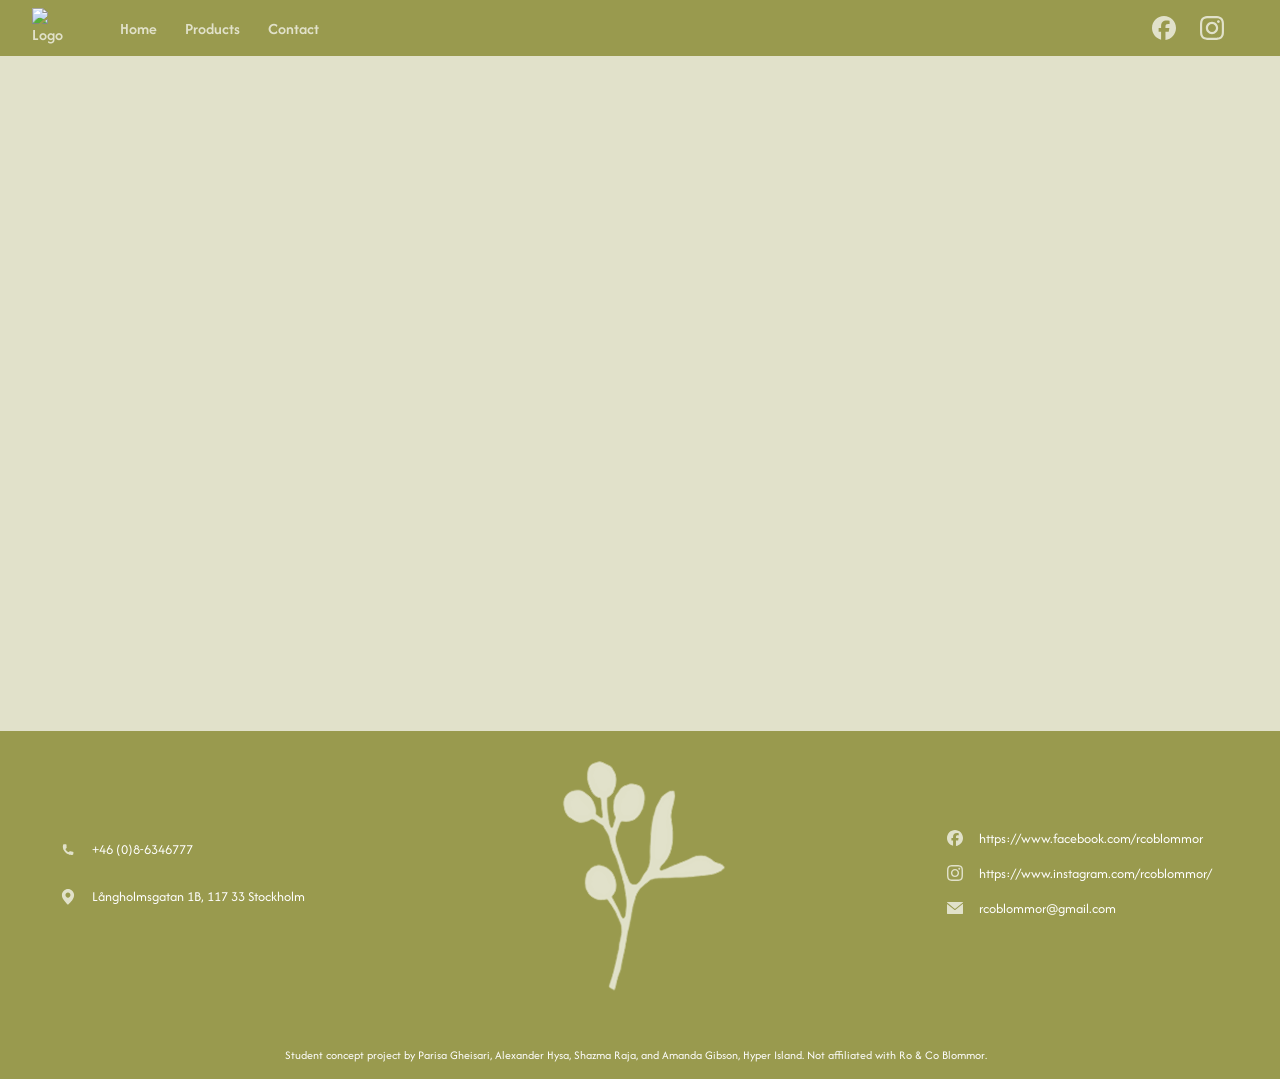
==== commit 7448c56d: "adds footer to contact page" ====
--- a/index.html
+++ b/index.html
@@ -5,22 +5,19 @@
     <meta name="robots" content="noindex" />
     <meta name="viewport" content="width=device-width, initial-scale=1.0" />
     <link rel="stylesheet" href="styles.css" />
+    <link rel="stylesheet" href="footer.css" />
     <title>Ro & Co Blommor | Home</title>
   </head>
   <body>
     <header class="header">
       <nav class="nav">
-        <img
-          class="header-logo"
-          src="assets/header-logo.png"
-          alt="Ro & Co Blommor"
-        />
+        <img class="logo-icon" src="assets/logo-icon.png" alt="Logo" />
         <div class="nav-links">
-          <a href="/index.html">Home</a>
-          <a href="/products.html">Products</a>
-          <a href="/contact.html">Contact</a>
+          <a href="index.html">Home</a>
+          <a href="products.html">Products</a>
+          <a href="contact.html">Contact</a>
         </div>
-        <div class="header-socials">
+        <div class="socials">
           <a href="https://facebook.com/business-page">
             <img
               class="nav-icons"
@@ -30,7 +27,7 @@
           </a>
           <a href="https://instagram.com/business-page">
             <img
-              class="nav-icons"
+              class="nav-icons instagram"
               src="assets/instagram-icon.svg"
               alt="Instagram"
             />
@@ -38,5 +35,60 @@
         </div>
       </nav>
     </header>
+    <!-- PLACEHOLDER FOR MAIN CONTENT -->
+    <main></main>
+    <!-- REMOVE THIS ONCE THE REAL PAGE CONTENT IS MERGED -->
+    <footer class="footer">
+      <div class="footer-contact">
+        <ul class="footer-list footer-list-contact">
+          <li>
+            <a href="tel:+4686346777">
+              <img class="footer-icons" src="assets/phone-icon.svg" alt="" />
+              <span>+46 (0)8-6346777</span>
+            </a>
+          </li>
+          <li>
+            <a
+              href="https://www.google.com/maps/search/?api=1&query=L%C3%A5ngholmsgatan%201B%2C%20117%2033%20Stockholm"
+            >
+              <img class="footer-icons" src="assets/location-pin.svg" alt="" />
+              <span>Långholmsgatan 1B, 117 33 Stockholm</span>
+            </a>
+          </li>
+        </ul>
+      </div>
+      <img class="footer-logo" src="assets/footer-logo.png" alt="" />
+      <div class="footer-socials">
+        <ul class="footer-list footer-list-socials">
+          <li>
+            <a href="https://www.facebook.com/rcoblommor">
+              <img class="footer-icons" src="assets/facebook-icon.svg" alt="" />
+              <span>https://www.facebook.com/rcoblommor</span>
+            </a>
+          </li>
+          <li>
+            <a href="https://www.instagram.com/rcoblommor/">
+              <img
+                class="footer-icons"
+                src="assets/instagram-icon.svg"
+                alt=""
+              />
+              <span>https://www.instagram.com/rcoblommor/</span>
+            </a>
+          </li>
+          <li>
+            <a href="mailto:rcoblommor@gmail.com">
+              <img class="footer-icons" src="assets/mail-icon.svg" alt="" />
+              <span>rcoblommor@gmail.com</span>
+            </a>
+          </li>
+        </ul>
+      </div>
+      <p class="footer-disclaimer">
+        Student concept project by Parisa Gheisari, Alexander Hysa, Shazma Raja,
+        and Amanda Gibson, Hyper Island. Not affiliated with Ro &amp; Co
+        Blommor.
+      </p>
+    </footer>
   </body>
 </html>
--- a/styles.css
+++ b/styles.css
@@ -17,8 +17,8 @@
 .header {
   display: flex;
   align-items: center;
-  padding: 0 3.75rem;
-  min-height: 4rem;
+  padding: 0rem 3.5rem 0rem 2rem;
+  height: 3.5rem;
   background: var(--olive);
   color: var(--cream);
 }
@@ -27,7 +27,7 @@
   flex: 1;
   display: flex;
   align-items: center;
-  gap: 3.3125rem;
+  gap: 3.5rem;
 }
 
 .nav a {
@@ -35,15 +35,14 @@
   text-decoration: none;
 }
 
-.header-logo {
-  height: 2.5625rem;
-  width: auto;
+.logo-icon {
+  width: 32px;
+  height: 41px;
 }
 
 .nav-links {
   display: flex;
-  gap: 2.125rem;
-  font-size: 1.25rem;
+  gap: 1.75rem;
 }
 
 .nav-links a:hover {
@@ -55,12 +54,13 @@
   height: 1.5rem;
 }
 
-.header-socials {
+.socials {
   display: flex;
   gap: 1.5rem;
   margin-left: auto;
 }
 
-.header-socials a {
+.socials a {
   display: flex;
 }
+
--- a/footer.css
+++ b/footer.css
@@ -0,0 +1,166 @@
+/* TEMPORARY- MOVE OR REMOVE AFTER MERGE */
+/* MOVE this to styles.css if used elsewhere */
+:root {
+  --white: #fff;
+}
+
+/* KEEP? Co-pilot suggestion --One small related improvement is to add this globally to prevent horizontal overflow: */
+* {
+  box-sizing: border-box;
+}
+/* MOVE to styles.css- page-level layout that pushes the footer to the bottom. */
+body {
+  min-height: 100vh;
+  display: flex;
+  flex-direction: column;
+}
+/* DELETE- placeholder so the footer sits at the bottom while <main> is empty. */
+main {
+  min-height: 75vh;
+}
+
+.footer {
+  display: grid;
+  grid-template-columns: minmax(0, 1fr) auto minmax(0, 1fr);
+  align-items: center;
+  gap: 2rem;
+  margin-top: auto;
+  background: var(--olive);
+  padding: 0 4.25rem 0 3.75rem;
+  color: var(--white);
+  font-weight: 400;
+  font-size: 0.875rem;
+  min-height: 21.75rem;
+  grid-template-rows: 1fr auto;
+  column-gap: 2rem;
+  width: 100%;
+}
+
+.footer a {
+  color: inherit;
+  text-decoration: none;
+}
+
+.footer a:hover {
+  text-decoration: underline;
+}
+
+.footer-list {
+  display: grid;
+  list-style: none;
+  padding: 0;
+  margin: 0;
+}
+
+.footer-list a {
+  display: flex;
+  align-items: center;
+  gap: 1rem;
+}
+
+.footer-list-contact {
+  row-gap: 1.75rem;
+}
+
+.footer-icons {
+  width: 1rem;
+  height: 1rem;
+}
+
+.footer-logo {
+  height: 15.8125rem;
+  width: auto;
+}
+
+.footer-socials {
+  justify-self: end;
+}
+
+.footer-list-socials {
+  row-gap: 1rem;
+}
+
+.footer-disclaimer {
+  grid-column: 1 / -1; /* span all three columns */
+  margin: 0;
+  padding-bottom: 1rem;
+  text-align: center;
+  font-size: 0.75rem;
+}
+
+/* Tablet */
+@media (max-width: 900px) {
+  .footer {
+    grid-template-columns: 1fr 1fr;
+    grid-template-areas:
+      "logo logo"
+      "contact socials"
+      "disclaimer disclaimer";
+    gap: 2rem;
+    padding: 2.5rem 2rem 1rem;
+    min-height: auto;
+  }
+
+  .footer-logo {
+    grid-area: logo;
+    justify-self: center;
+    height: 11rem;
+  }
+
+  .footer-contact {
+    grid-area: contact;
+  }
+
+  .footer-socials {
+    grid-area: socials;
+    justify-self: end;
+  }
+
+  .footer-disclaimer {
+    grid-area: disclaimer;
+  }
+
+  .footer-list a {
+    align-items: flex-start;
+  }
+
+  .footer-list a span {
+    overflow-wrap: anywhere;
+  }
+}
+
+/* Mobile */
+@media (max-width: 600px) {
+  .footer {
+    grid-template-columns: 1fr;
+    grid-template-areas:
+      "logo"
+      "contact"
+      "socials"
+      "disclaimer";
+    gap: 1.75rem;
+    padding: 2rem 1.25rem 1rem;
+    font-size: 0.875rem;
+  }
+
+  .footer-logo {
+    height: 9rem;
+  }
+
+  .footer-socials {
+    justify-self: start;
+  }
+
+  .footer-list {
+    gap: 1rem;
+  }
+
+  .footer-list a {
+    gap: 0.75rem;
+  }
+
+  .footer-disclaimer {
+    font-size: 0.7rem;
+    line-height: 1.4;
+  }
+}
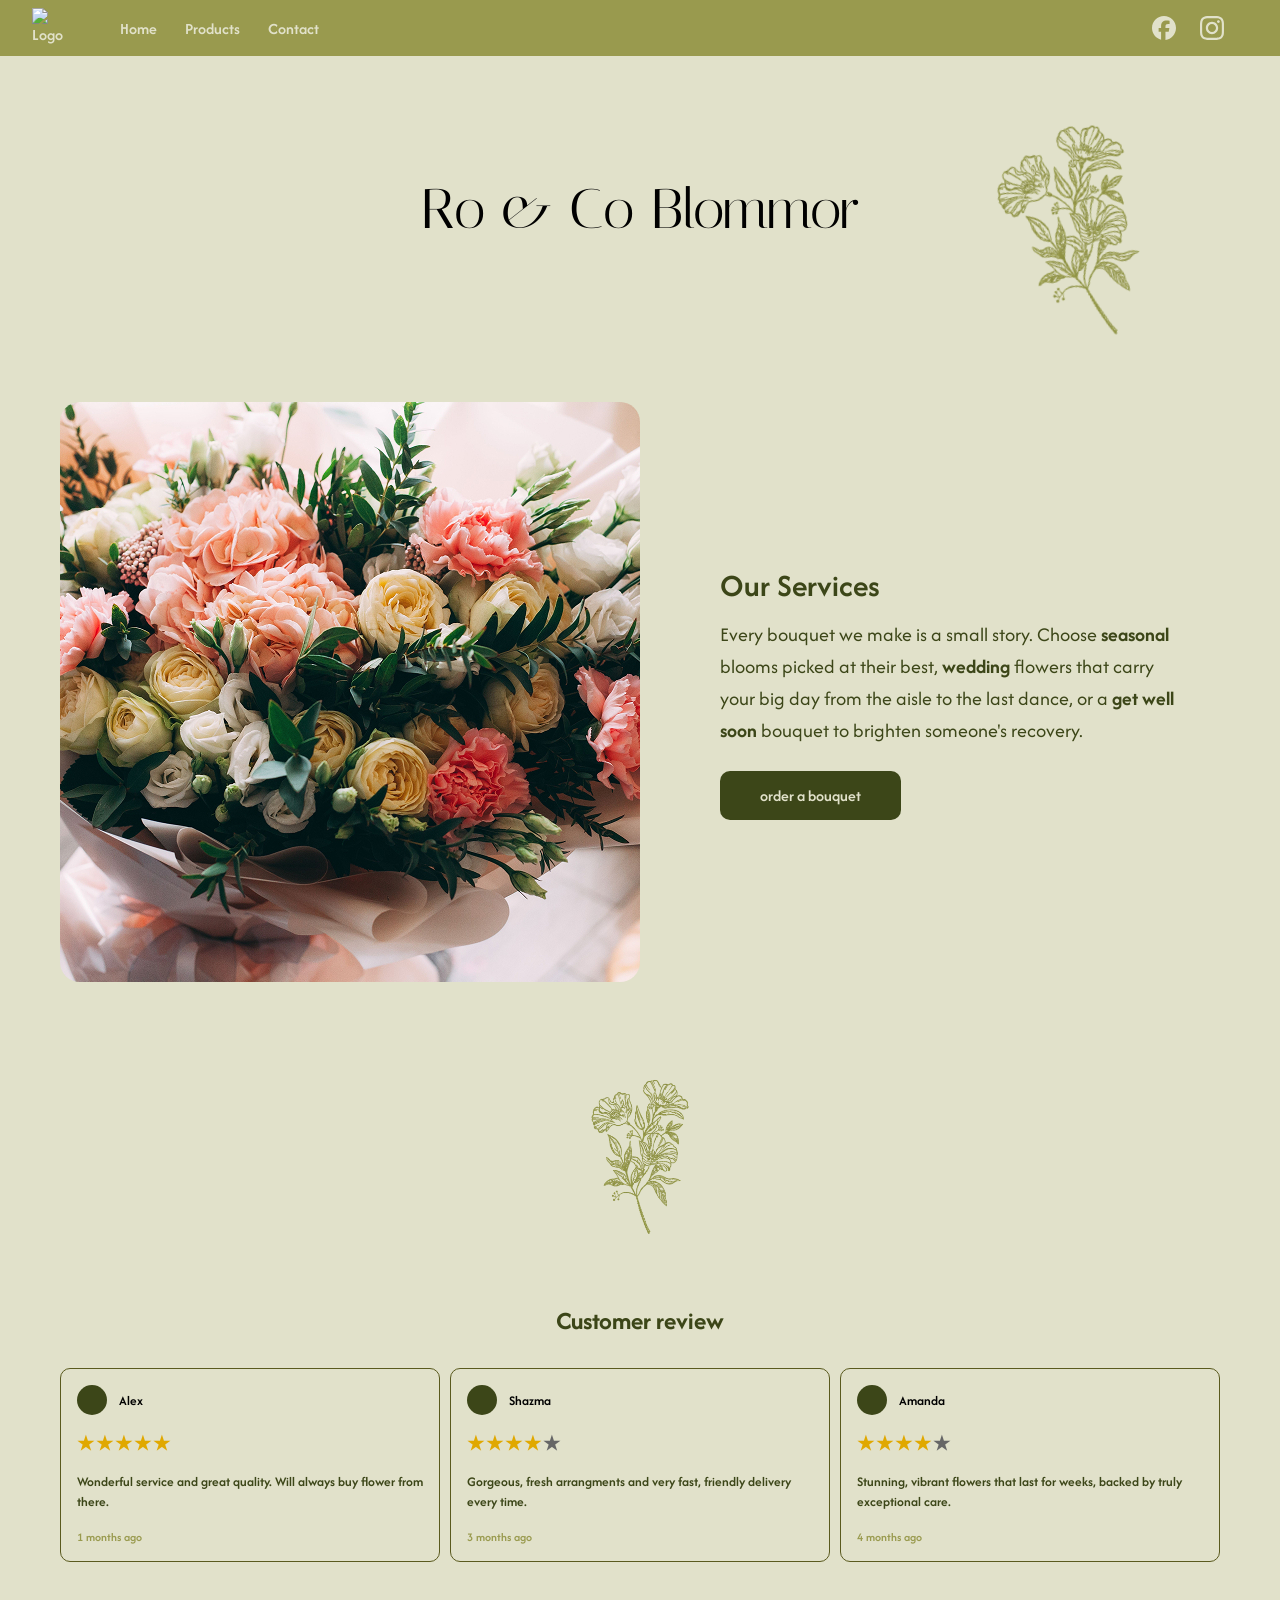
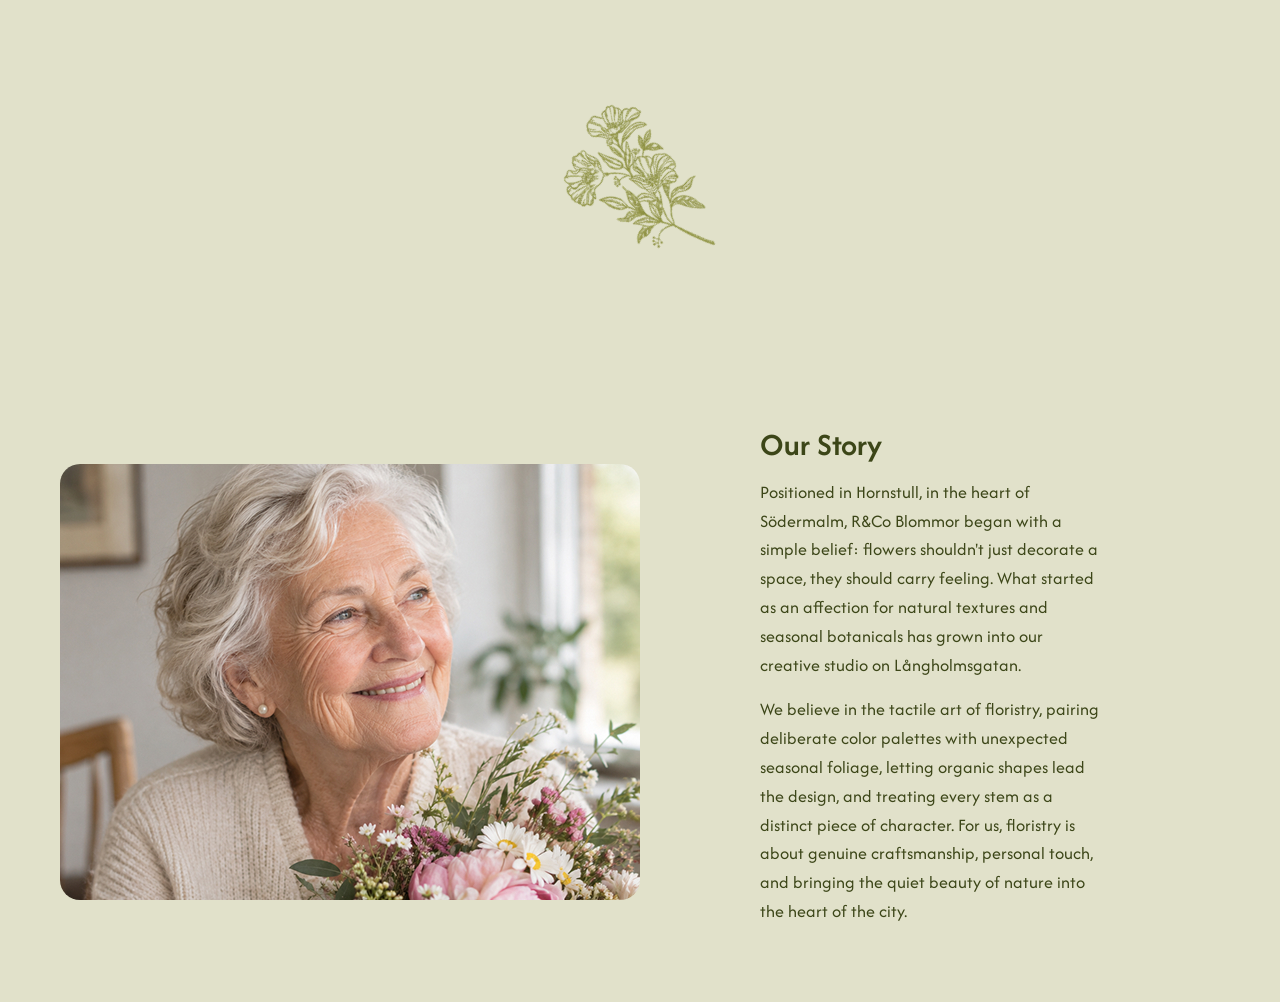
==== commit cdfc0d75: "Merge pull request #8 from amandagibson/add-homepage Add homepage" ====
--- a/index.html
+++ b/index.html
@@ -5,7 +5,7 @@
     <meta name="robots" content="noindex" />
     <meta name="viewport" content="width=device-width, initial-scale=1.0" />
     <link rel="stylesheet" href="styles.css" />
-    <link rel="stylesheet" href="footer.css" />
+    <link rel="stylesheet" href="homepage.css">
     <title>Ro & Co Blommor | Home</title>
   </head>
   <body>
@@ -13,9 +13,9 @@
       <nav class="nav">
         <img class="logo-icon" src="assets/logo-icon.png" alt="Logo" />
         <div class="nav-links">
-          <a href="index.html">Home</a>
-          <a href="products.html">Products</a>
-          <a href="contact.html">Contact</a>
+          <a href="/index.html">Home</a>
+          <a href="/products.html">Products</a>
+          <a href="/contact.html">Contact</a>
         </div>
         <div class="socials">
           <a href="https://facebook.com/business-page">
@@ -25,7 +25,7 @@
               alt="Facebook"
             />
           </a>
-          <a href="https://instagram.com/business-page">
+          <a href="https://instagram.com/business-page ">
             <img
               class="nav-icons instagram"
               src="assets/instagram-icon.svg"
@@ -35,60 +35,97 @@
         </div>
       </nav>
     </header>
-    <!-- PLACEHOLDER FOR MAIN CONTENT -->
-    <main></main>
-    <!-- REMOVE THIS ONCE THE REAL PAGE CONTENT IS MERGED -->
-    <footer class="footer">
-      <div class="footer-contact">
-        <ul class="footer-list footer-list-contact">
-          <li>
-            <a href="tel:+4686346777">
-              <img class="footer-icons" src="assets/phone-icon.svg" alt="" />
-              <span>+46 (0)8-6346777</span>
-            </a>
-          </li>
-          <li>
-            <a
-              href="https://www.google.com/maps/search/?api=1&query=L%C3%A5ngholmsgatan%201B%2C%20117%2033%20Stockholm"
-            >
-              <img class="footer-icons" src="assets/location-pin.svg" alt="" />
-              <span>Långholmsgatan 1B, 117 33 Stockholm</span>
-            </a>
-          </li>
-        </ul>
-      </div>
-      <img class="footer-logo" src="assets/footer-logo.png" alt="" />
-      <div class="footer-socials">
-        <ul class="footer-list footer-list-socials">
-          <li>
-            <a href="https://www.facebook.com/rcoblommor">
-              <img class="footer-icons" src="assets/facebook-icon.svg" alt="" />
-              <span>https://www.facebook.com/rcoblommor</span>
-            </a>
-          </li>
-          <li>
-            <a href="https://www.instagram.com/rcoblommor/">
-              <img
-                class="footer-icons"
-                src="assets/instagram-icon.svg"
-                alt=""
-              />
-              <span>https://www.instagram.com/rcoblommor/</span>
-            </a>
-          </li>
-          <li>
-            <a href="mailto:rcoblommor@gmail.com">
-              <img class="footer-icons" src="assets/mail-icon.svg" alt="" />
-              <span>rcoblommor@gmail.com</span>
-            </a>
-          </li>
-        </ul>
-      </div>
-      <p class="footer-disclaimer">
-        Student concept project by Parisa Gheisari, Alexander Hysa, Shazma Raja,
-        and Amanda Gibson, Hyper Island. Not affiliated with Ro &amp; Co
-        Blommor.
-      </p>
-    </footer>
+    <main>
+
+      <div class="title-area">
+
+        <div class="title-wrap">
+          <h1 class="shop-name">Ro &amp; Co Blommor</h1>
+          <img src="assets/fisrtFlower.svg" alt="A flower at the background" class="first-flower">
+        </div>  
+      </div>  
+
+      <section class="hero">
+
+        <img src="assets/OurService.jpg" alt="A bouquet offlowers" class="hero-img">
+
+        <div class="hero-text">
+
+          <h2>Our Services</h2>
+
+          <p> Every bouquet we make is a small story. Choose <strong>seasonal</strong>
+              blooms picked at their best, <strong>wedding</strong> flowers that carry
+              your big day from the aisle to the last dance, or a
+            <strong>get well soon</strong> bouquet to brighten someone's recovery.
+          </p>
+
+          <a href="products.html" class="btn" target="_blank">order a bouquet</a>
+
+        </div>
+
+      </section>
+
+      <img src="assets/flower.svg" alt="A flower in the middle, on the background" class="middle-flower">
+
+      <section class="reviews">
+
+        <h2>Customer review</h2>
+
+        <div class="review-cards">
+
+        <div class="review-card">
+          <div class="review-top">
+          <div class="avatar"></div>
+          <span class="reviewer-name">Alex</span>
+        </div>
+
+        <div class="stars">★★★★★</div>
+          <p class="review-text">Wonderful service and great quality. Will always buy flower from there.</p>
+          <span class="review-date">1 months ago</span>
+        </div>
+
+        <div class="review-card">
+          <div class="review-top">
+          <div class="avatar"></div>
+          <span class="reviewer-name">Shazma</span>
+        </div>
+
+        <div class="stars">★★★★<span class="empty">★ </span> </div>
+          <p class="review-text">Gorgeous, fresh arrangments and very fast, friendly delivery every time.</p>
+          <span class="review-date">3 months ago</span>
+        </div>
+
+        <div class="review-card">
+          <div class="review-top">
+          <div class="avatar"></div>
+          <span class="reviewer-name">Amanda</span>
+        </div>
+
+        <div class="stars">★★★★<span class="empty">★ </span> </div>
+          <p class="review-text">Stunning, vibrant flowers that last for weeks, backed by truly exceptional care.</p>
+          <span class="review-date">4 months ago</span>
+        </div>
+
+        </div>
+
+      </section>
+
+      <img src="assets/lastFlower.svg" alt="A flower on the background" class="last-flower">
+
+      <section class="story">
+        <img src="assets/OurStory.jpg" alt="A woman with a bouquet" class="story-img">
+
+        <div class="story-text">
+          <h2>Our Story</h2>
+          <p>
+             Positioned in Hornstull, in the heart of Södermalm, R&amp;Co Blommor began with a simple belief: flowers shouldn't just decorate a space, they should carry feeling. What started as an affection for natural textures and seasonal botanicals has grown into our creative studio on Långholmsgatan.
+          </p>
+          <p>
+            We believe in the tactile art of floristry, pairing deliberate color palettes with unexpected seasonal foliage, letting organic shapes lead the design, and treating every stem as a distinct piece of character. For us, floristry is about genuine craftsmanship, personal touch, and bringing the quiet beauty of nature into the heart of the city.
+          </p>
+        </div>
+      </section>
+
+    </main>
   </body>
 </html>
--- a/styles.css
+++ b/styles.css
@@ -4,6 +4,8 @@
   --cream: #e1e1ca;
   --olive: #999a4e;
   --font-main: "Afacad", sans-serif;
+  --dark-green: #3c4618;
+  --grey: #aaaaaa;
 }
 
 body {
@@ -63,4 +65,3 @@
 .socials a {
   display: flex;
 }
-
--- a/homepage.css
+++ b/homepage.css
@@ -0,0 +1,357 @@
+@font-face {
+  font-family: "Italiana";
+  src: url("assets/Italiana-Regular.ttf") format("truetype");
+}
+
+
+/* First section (our services) */
+
+
+h1.shop-name {
+  text-align: center;
+  font-size: 3.5rem;
+  font-weight: 400;
+  margin: 60px 0 40px;
+  font-family: "italiana", sans-serif;
+  color: black;
+}
+
+.hero {
+  display: flex;
+  align-items: center;
+  gap: 80px;
+  padding: 60px 60px;
+}
+
+.hero-img {
+  flex: none;
+  width: auto;
+  height: auto;
+  max-width: 100%;
+  border-radius: 20px;
+}
+
+.hero-text {
+  flex: 1;  
+  min-width: 0;
+  padding: 0 40px 0 0;
+  font-family: var(--font-main);
+  color: var(--dark-green);
+} 
+
+.hero-text h2 {
+  margin: 0 0 12px;
+  font-size: 32px;
+  font-weight: 600;
+}
+
+.hero-text p {
+  margin: 0 0 24px;
+  line-height: 1.6;
+  font-weight: 400;
+  font-size: 20px;
+}
+
+.btn {
+  display: inline-block;
+  padding: 14px 40px;
+  background: var(--dark-green);
+  color: var(--cream);
+  border-radius: 10px;
+  text-decoration: none;
+  cursor: pointer;
+}
+
+
+/* second section (reviews) */
+
+
+.reviews {
+     margin-top: 0;
+    padding: 0 60px 60px;
+    text-align: center;
+    font-family: var(--font-main);
+}
+
+.reviews h2 {
+    margin: 0 0 30px;
+    font-size: 1.6rem;
+    color: var(--dark-green);
+}
+
+.review-cards {
+    display: flex;
+    gap: 10px;
+}
+
+.review-card {
+    flex: 1;              
+    display: flex;
+    flex-direction: column;
+    gap: 16px;
+    padding: 16px;
+    border: 1px solid #5a5a1e;
+    border-radius: 10px;
+    text-align: left;
+}
+
+.review-top {
+    display: flex;
+    align-items: center;
+    gap: 12px;
+}
+
+.avatar {
+    width: 30px;
+    height: 30px;
+    border-radius: 50%;   
+    background: var(--dark-green);
+}
+
+.reviewer-name {
+    font-weight: 600;
+    font-size: 0.85rem;
+    color: #000;
+    font-family: var(--font-main);
+}
+
+.stars {
+    color: #e0a800;  
+    font-size: 1.2rem;
+    letter-spacing: 2px;
+}
+
+.stars .empty {
+    color: #666;     
+}
+
+.review-text {
+    margin: 0;
+    font-size: 0.85rem;
+    line-height: 1.5;
+    font-family: var(--font-main);
+    color: var(--dark-green);
+}
+
+.review-date {
+    font-size: 0.75rem;
+}
+
+
+/* Third section (our story) */
+
+
+.story {
+    display: flex;
+    align-items: center;
+    gap: 80px;
+    padding: 60px;
+    margin-top: 0;
+}
+
+.story-img {
+    flex: none;            
+    width: auto;
+    height: auto;
+    max-width: 100%;
+    border-radius: 20px;
+}
+
+.story-text {
+    flex: 1;
+    min-width: 0;
+    padding: 0 120px 0 40px;
+    font-family: var(--font-main);
+    color: var(--dark-green);
+}
+
+.story-text h2 {
+    margin: 0 0 12px;
+    font-size: 32px;
+    font-weight: 600;
+}
+
+.story-text p {
+    margin: 0 0 16px;
+    line-height: 1.6;
+    font-weight: 400;
+    font-size: 18px;
+}
+
+.title-area {
+    display: flex;  
+    justify-content: center;     
+    padding: 60px 60px 60px;
+}
+
+.title-wrap {
+    position: relative;
+}
+
+.shop-name {
+    margin: 0;
+}
+
+.first-flower {
+    position: absolute;
+    left: 100%;  
+    margin-left: 90px;  
+    top: -45px;
+}    
+             
+.middle-flower, .last-flower {
+    display: block;
+    margin: 0 auto 40px;
+}  
+
+.last-flower {
+    margin-top: 30px;
+}
+
+
+/* responsivness Tablet */
+
+
+@media (max-width: 1024px) {
+
+    .title-area {
+        padding: 50px 40px;
+    }
+
+    h1.shop-name {
+        font-size: 2.8rem;
+        margin: 0;
+    }
+
+    .first-flower {
+        width: 100px;
+        height: auto;
+        margin-top: 10;
+        margin-bottom: 0;
+        margin-left: 30px;
+    }
+    .middle-flower {
+        width: 140px;
+        height: auto;
+        margin-bottom: 20px;
+    }
+    .last-flower {
+        width: 140;
+        height: auto;
+        margin-top: 20px;
+        margin-bottom: 0;
+
+    }
+
+    .hero {
+        flex-direction: column;
+        align-items: center;
+        gap: 40px;
+        padding: 40px;
+    }
+
+    .hero-text {
+        width: 100%;
+        padding: 0;
+    }
+    .reviews {
+        padding: 0 20px 0;
+    }
+
+    .review-card {
+        padding: 14px;
+    }
+
+    .story {
+        flex-direction: column;
+        align-items: center;
+        gap: 40px;
+        padding: 40px;
+    }
+
+    .story-text {
+        width: 100%;
+        padding: 0;
+    }
+}
+
+/* responsiveness phone */
+
+@media (max-width: 700px) {
+
+    .title-area {
+        padding: 40px 20px;
+    }
+
+    h1.shop-name {
+        font-size: 2.2rem;
+    }
+
+
+    .hero {
+        padding: 30px 20px;
+        gap: 30px;
+    }
+
+    .hero-text h2 {
+        font-size: 26px;
+    }
+
+    .hero-text p {
+        font-size: 17px;
+    }
+
+    .reviews {
+        padding: 0 20px 20px;
+    }
+
+    .reviews h2 {
+        font-size: 1.4rem;
+    }
+
+    .review-cards {
+        flex-direction: column;
+        gap: 14px;
+    }
+
+    .story {
+        padding: 20px;
+        gap: 30px;
+    }
+
+    .story-text h2 {
+        font-size: 26px;
+    }
+
+    .story-text p {
+        font-size: 16px;
+    }
+
+    .middle-flower {
+        width: 100px;
+        height: auto;
+        margin-top: 0;
+        margin-bottom: 0;
+
+    }
+   
+   .last-flower {
+        width: 150px;
+        height: auto;
+    }
+
+    .title-wrap {
+        display: flex;
+        flex-direction: column-reverse;
+        align-items: center;
+    }
+
+    .first-flower {
+        position: static;
+        left: auto;
+        top: auto;  
+        width: 100px;
+        height: auto;
+        margin: 0 0 10px;
+    }
+}
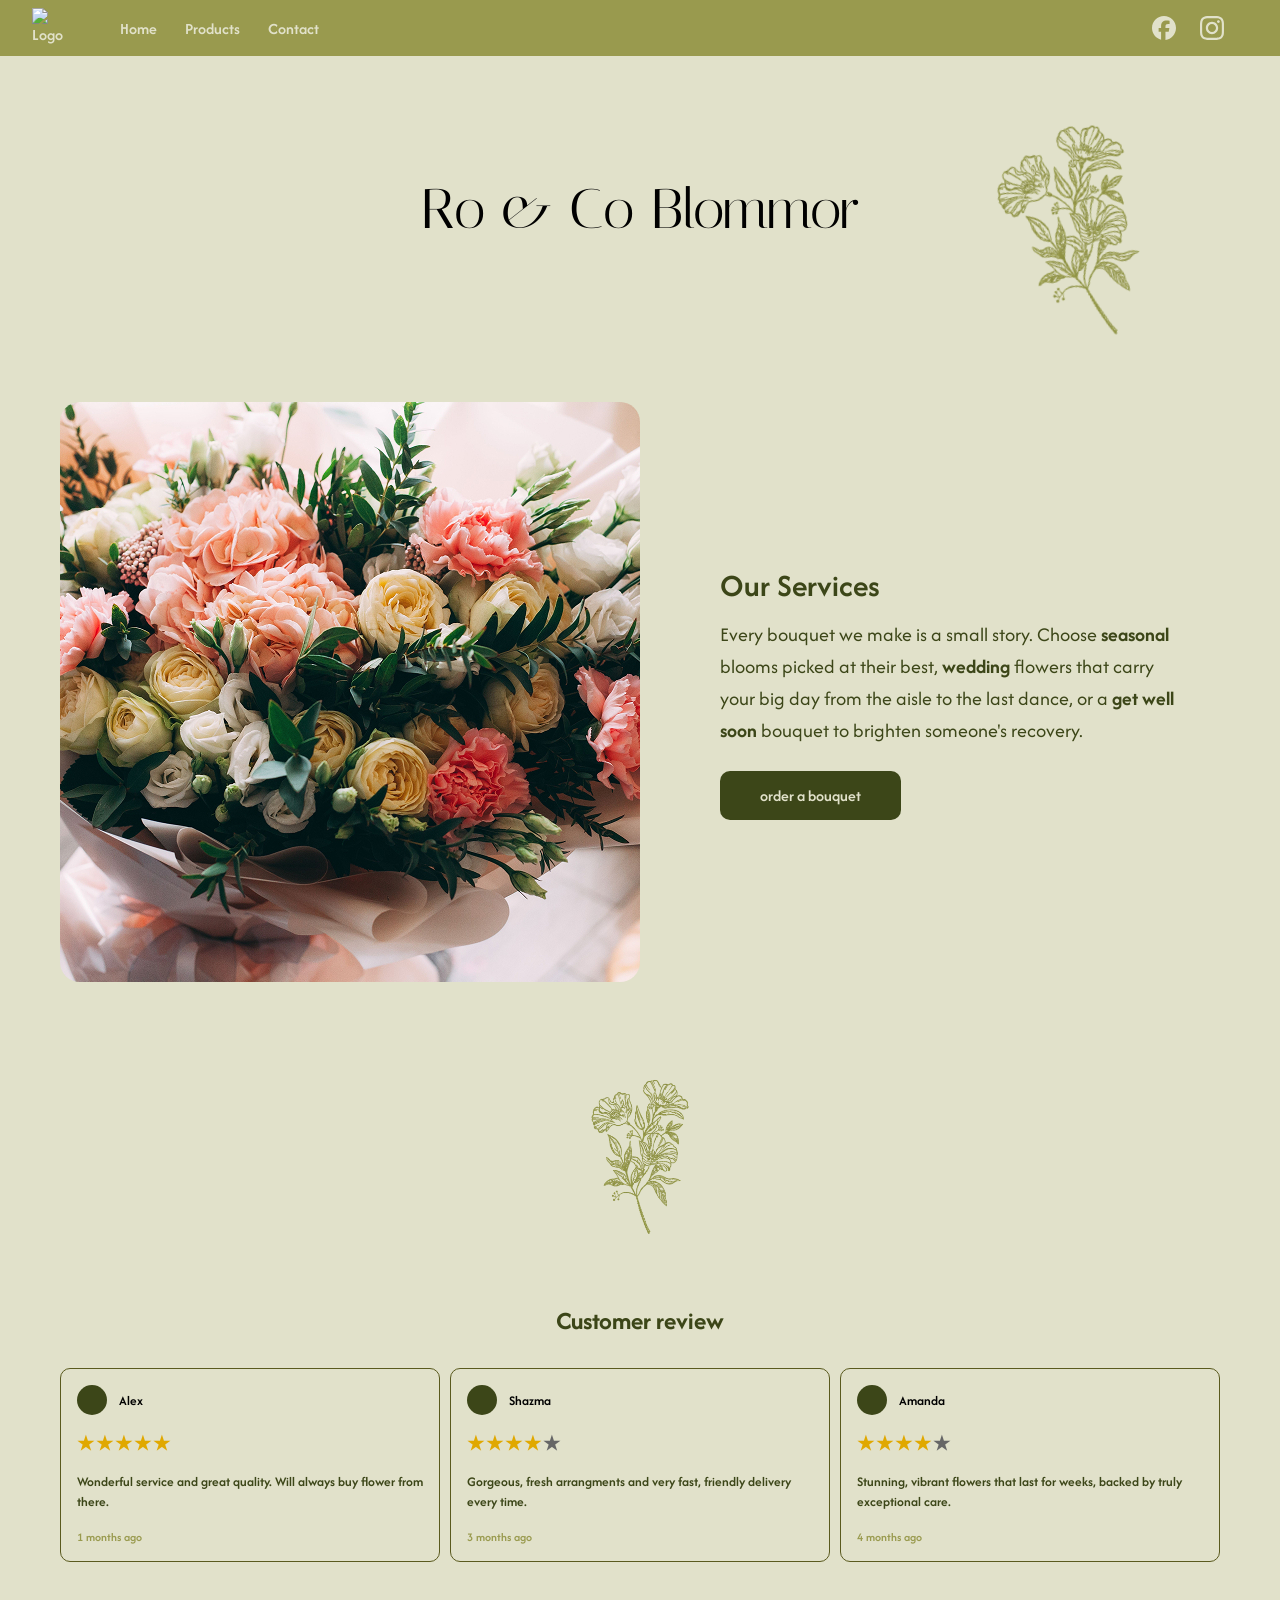
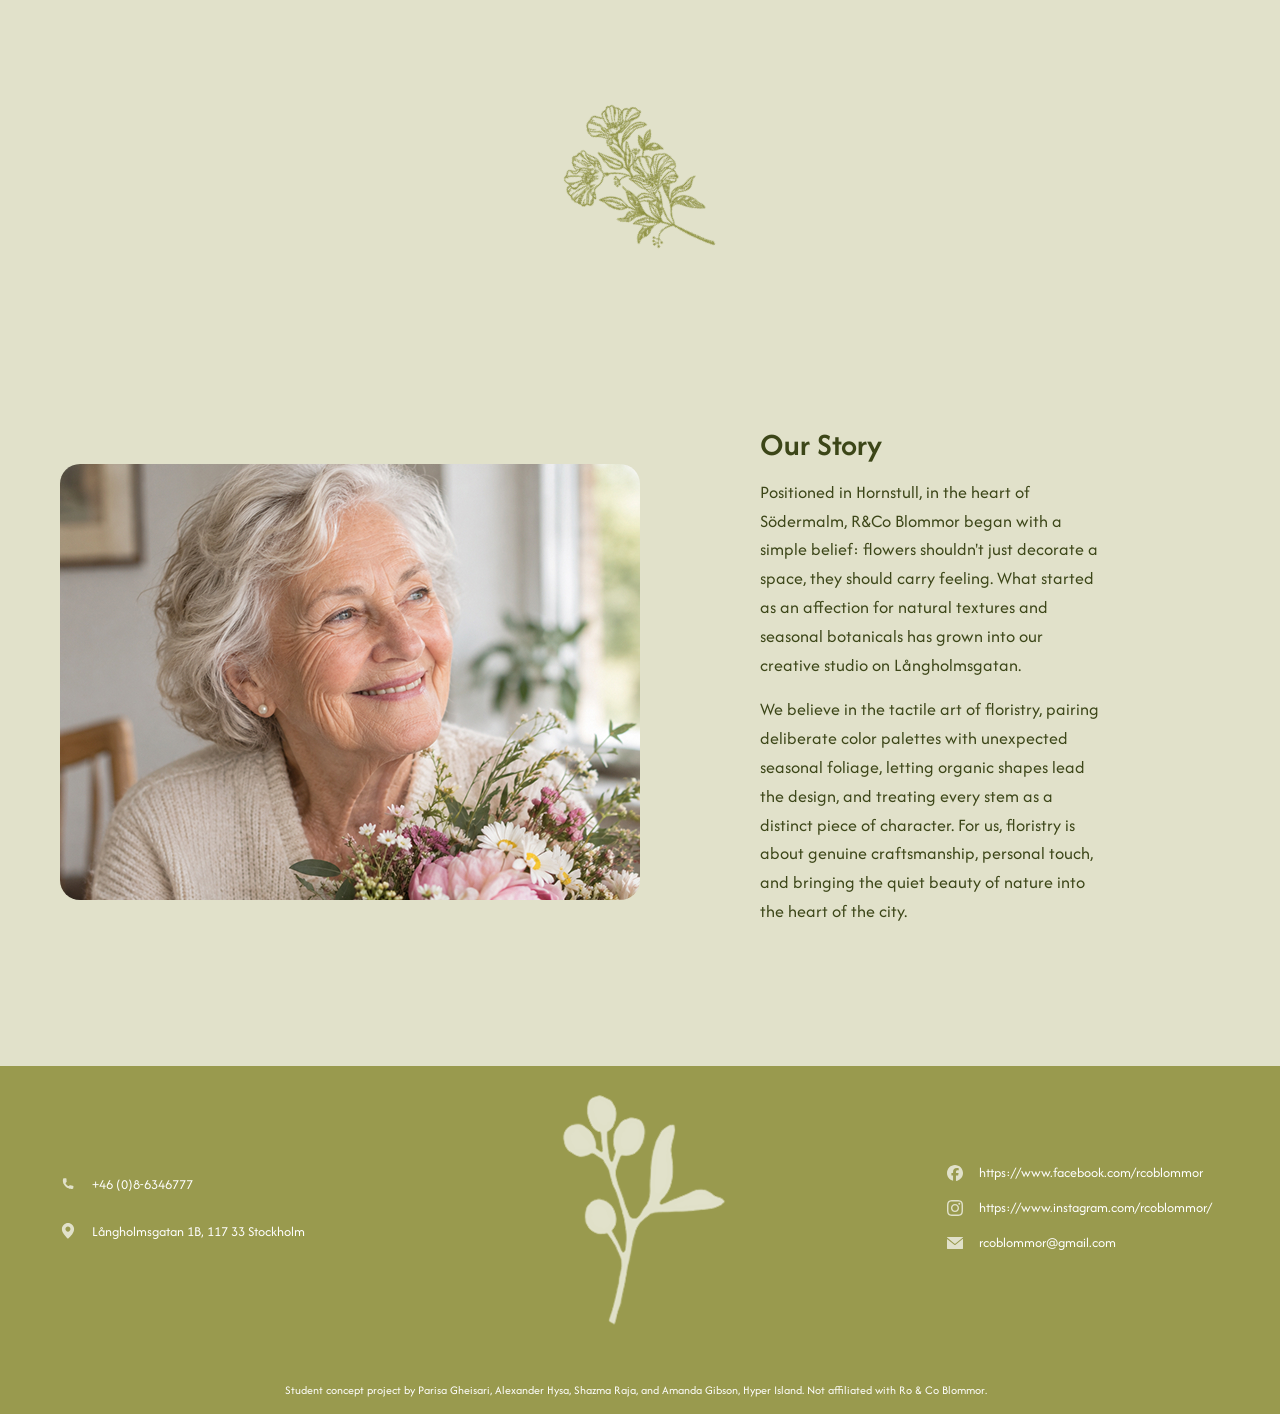
==== commit de51135b: "Merge branch 'main' into add-footer" ====
--- a/index.html
+++ b/index.html
@@ -5,7 +5,8 @@
     <meta name="robots" content="noindex" />
     <meta name="viewport" content="width=device-width, initial-scale=1.0" />
     <link rel="stylesheet" href="styles.css" />
-    <link rel="stylesheet" href="homepage.css">
+    <link rel="stylesheet" href="homepage.css" />
+    <link rel="stylesheet" href="footer.css" />
     <title>Ro & Co Blommor | Home</title>
   </head>
   <body>
@@ -13,9 +14,9 @@
       <nav class="nav">
         <img class="logo-icon" src="assets/logo-icon.png" alt="Logo" />
         <div class="nav-links">
-          <a href="/index.html">Home</a>
-          <a href="/products.html">Products</a>
-          <a href="/contact.html">Contact</a>
+          <a href="index.html">Home</a>
+          <a href="products.html">Products</a>
+          <a href="contact.html">Contact</a>
         </div>
         <div class="socials">
           <a href="https://facebook.com/business-page">
@@ -36,96 +37,174 @@
       </nav>
     </header>
     <main>
-
       <div class="title-area">
-
         <div class="title-wrap">
           <h1 class="shop-name">Ro &amp; Co Blommor</h1>
-          <img src="assets/fisrtFlower.svg" alt="A flower at the background" class="first-flower">
-        </div>  
-      </div>  
+          <img
+            src="assets/fisrtFlower.svg"
+            alt="A flower at the background"
+            class="first-flower"
+          />
+        </div>
+      </div>
 
       <section class="hero">
-
-        <img src="assets/OurService.jpg" alt="A bouquet offlowers" class="hero-img">
+        <img
+          src="assets/OurService.jpg"
+          alt="A bouquet offlowers"
+          class="hero-img"
+        />
 
         <div class="hero-text">
-
           <h2>Our Services</h2>
 
-          <p> Every bouquet we make is a small story. Choose <strong>seasonal</strong>
-              blooms picked at their best, <strong>wedding</strong> flowers that carry
-              your big day from the aisle to the last dance, or a
-            <strong>get well soon</strong> bouquet to brighten someone's recovery.
+          <p>
+            Every bouquet we make is a small story. Choose
+            <strong>seasonal</strong> blooms picked at their best,
+            <strong>wedding</strong> flowers that carry your big day from the
+            aisle to the last dance, or a <strong>get well soon</strong> bouquet
+            to brighten someone's recovery.
           </p>
 
-          <a href="products.html" class="btn" target="_blank">order a bouquet</a>
-
-        </div>
-
+          <a href="products.html" class="btn" target="_blank"
+            >order a bouquet</a
+          >
+        </div>
       </section>
 
-      <img src="assets/flower.svg" alt="A flower in the middle, on the background" class="middle-flower">
+      <img
+        src="assets/flower.svg"
+        alt="A flower in the middle, on the background"
+        class="middle-flower"
+      />
 
       <section class="reviews">
-
         <h2>Customer review</h2>
 
         <div class="review-cards">
-
-        <div class="review-card">
-          <div class="review-top">
-          <div class="avatar"></div>
-          <span class="reviewer-name">Alex</span>
-        </div>
-
-        <div class="stars">★★★★★</div>
-          <p class="review-text">Wonderful service and great quality. Will always buy flower from there.</p>
-          <span class="review-date">1 months ago</span>
-        </div>
-
-        <div class="review-card">
-          <div class="review-top">
-          <div class="avatar"></div>
-          <span class="reviewer-name">Shazma</span>
-        </div>
-
-        <div class="stars">★★★★<span class="empty">★ </span> </div>
-          <p class="review-text">Gorgeous, fresh arrangments and very fast, friendly delivery every time.</p>
-          <span class="review-date">3 months ago</span>
-        </div>
-
-        <div class="review-card">
-          <div class="review-top">
-          <div class="avatar"></div>
-          <span class="reviewer-name">Amanda</span>
-        </div>
-
-        <div class="stars">★★★★<span class="empty">★ </span> </div>
-          <p class="review-text">Stunning, vibrant flowers that last for weeks, backed by truly exceptional care.</p>
-          <span class="review-date">4 months ago</span>
-        </div>
-
-        </div>
-
+          <div class="review-card">
+            <div class="review-top">
+              <div class="avatar"></div>
+              <span class="reviewer-name">Alex</span>
+            </div>
+
+            <div class="stars">★★★★★</div>
+            <p class="review-text">
+              Wonderful service and great quality. Will always buy flower from
+              there.
+            </p>
+            <span class="review-date">1 months ago</span>
+          </div>
+
+          <div class="review-card">
+            <div class="review-top">
+              <div class="avatar"></div>
+              <span class="reviewer-name">Shazma</span>
+            </div>
+
+            <div class="stars">★★★★<span class="empty">★ </span></div>
+            <p class="review-text">
+              Gorgeous, fresh arrangments and very fast, friendly delivery every
+              time.
+            </p>
+            <span class="review-date">3 months ago</span>
+          </div>
+
+          <div class="review-card">
+            <div class="review-top">
+              <div class="avatar"></div>
+              <span class="reviewer-name">Amanda</span>
+            </div>
+
+            <div class="stars">★★★★<span class="empty">★ </span></div>
+            <p class="review-text">
+              Stunning, vibrant flowers that last for weeks, backed by truly
+              exceptional care.
+            </p>
+            <span class="review-date">4 months ago</span>
+          </div>
+        </div>
       </section>
 
-      <img src="assets/lastFlower.svg" alt="A flower on the background" class="last-flower">
+      <img
+        src="assets/lastFlower.svg"
+        alt="A flower on the background"
+        class="last-flower"
+      />
 
       <section class="story">
-        <img src="assets/OurStory.jpg" alt="A woman with a bouquet" class="story-img">
+        <img
+          src="assets/OurStory.jpg"
+          alt="A woman with a bouquet"
+          class="story-img"
+        />
 
         <div class="story-text">
           <h2>Our Story</h2>
           <p>
-             Positioned in Hornstull, in the heart of Södermalm, R&amp;Co Blommor began with a simple belief: flowers shouldn't just decorate a space, they should carry feeling. What started as an affection for natural textures and seasonal botanicals has grown into our creative studio on Långholmsgatan.
+            Positioned in Hornstull, in the heart of Södermalm, R&amp;Co Blommor
+            began with a simple belief: flowers shouldn't just decorate a space,
+            they should carry feeling. What started as an affection for natural
+            textures and seasonal botanicals has grown into our creative studio
+            on Långholmsgatan.
           </p>
           <p>
-            We believe in the tactile art of floristry, pairing deliberate color palettes with unexpected seasonal foliage, letting organic shapes lead the design, and treating every stem as a distinct piece of character. For us, floristry is about genuine craftsmanship, personal touch, and bringing the quiet beauty of nature into the heart of the city.
+            We believe in the tactile art of floristry, pairing deliberate color
+            palettes with unexpected seasonal foliage, letting organic shapes
+            lead the design, and treating every stem as a distinct piece of
+            character. For us, floristry is about genuine craftsmanship,
+            personal touch, and bringing the quiet beauty of nature into the
+            heart of the city.
           </p>
         </div>
       </section>
-
     </main>
   </body>
+  <footer class="footer">
+    <div class="footer-contact">
+      <ul class="footer-list footer-list-contact">
+        <li>
+          <a href="tel:+4686346777">
+            <img class="footer-icons" src="assets/phone-icon.svg" alt="" />
+            <span>+46 (0)8-6346777</span>
+          </a>
+        </li>
+        <li>
+          <a
+            href="https://www.google.com/maps/search/?api=1&query=L%C3%A5ngholmsgatan%201B%2C%20117%2033%20Stockholm"
+          >
+            <img class="footer-icons" src="assets/location-pin.svg" alt="" />
+            <span>Långholmsgatan 1B, 117 33 Stockholm</span>
+          </a>
+        </li>
+      </ul>
+    </div>
+    <img class="footer-logo" src="assets/footer-logo.png" alt="" />
+    <div class="footer-socials">
+      <ul class="footer-list footer-list-socials">
+        <li>
+          <a href="https://www.facebook.com/rcoblommor">
+            <img class="footer-icons" src="assets/facebook-icon.svg" alt="" />
+            <span>https://www.facebook.com/rcoblommor</span>
+          </a>
+        </li>
+        <li>
+          <a href="https://www.instagram.com/rcoblommor/">
+            <img class="footer-icons" src="assets/instagram-icon.svg" alt="" />
+            <span>https://www.instagram.com/rcoblommor/</span>
+          </a>
+        </li>
+        <li>
+          <a href="mailto:rcoblommor@gmail.com">
+            <img class="footer-icons" src="assets/mail-icon.svg" alt="" />
+            <span>rcoblommor@gmail.com</span>
+          </a>
+        </li>
+      </ul>
+    </div>
+    <p class="footer-disclaimer">
+      Student concept project by Parisa Gheisari, Alexander Hysa, Shazma Raja,
+      and Amanda Gibson, Hyper Island. Not affiliated with Ro &amp; Co Blommor.
+    </p>
+  </footer>
 </html>
--- a/footer.css
+++ b/footer.css
@@ -0,0 +1,167 @@
+/* TEMPORARY- MOVE OR REMOVE AFTER MERGE */
+/* MOVE this to styles.css if used elsewhere */
+:root {
+  --white: #fff;
+}
+
+/* KEEP? Co-pilot suggestion --One small related improvement is to add this globally to prevent horizontal overflow: */
+* {
+  box-sizing: border-box;
+}
+/* MOVE to styles.css- page-level layout that pushes the footer to the bottom. */
+body {
+  min-height: 100vh;
+  display: flex;
+  flex-direction: column;
+}
+/* DELETE- placeholder so the footer sits at the bottom while <main> is empty. */
+main {
+  /* min-height: 75vh; */
+  padding-bottom: 4rem;
+}
+
+.footer {
+  display: grid;
+  grid-template-columns: minmax(0, 1fr) auto minmax(0, 1fr);
+  align-items: center;
+  gap: 2rem;
+  margin-top: auto;
+  background: var(--olive);
+  padding: 0 4.25rem 0 3.75rem;
+  color: var(--white);
+  font-weight: 400;
+  font-size: 0.875rem;
+  min-height: 21.75rem;
+  grid-template-rows: 1fr auto;
+  column-gap: 2rem;
+  width: 100%;
+}
+
+.footer a {
+  color: inherit;
+  text-decoration: none;
+}
+
+.footer a:hover {
+  text-decoration: underline;
+}
+
+.footer-list {
+  display: grid;
+  list-style: none;
+  padding: 0;
+  margin: 0;
+}
+
+.footer-list a {
+  display: flex;
+  align-items: center;
+  gap: 1rem;
+}
+
+.footer-list-contact {
+  row-gap: 1.75rem;
+}
+
+.footer-icons {
+  width: 1rem;
+  height: 1rem;
+}
+
+.footer-logo {
+  height: 15.8125rem;
+  width: auto;
+}
+
+.footer-socials {
+  justify-self: end;
+}
+
+.footer-list-socials {
+  row-gap: 1rem;
+}
+
+.footer-disclaimer {
+  grid-column: 1 / -1; /* span all three columns */
+  margin: 0;
+  padding-bottom: 1rem;
+  text-align: center;
+  font-size: 0.75rem;
+}
+
+/* Tablet */
+@media (max-width: 900px) {
+  .footer {
+    grid-template-columns: 1fr 1fr;
+    grid-template-areas:
+      "logo logo"
+      "contact socials"
+      "disclaimer disclaimer";
+    gap: 2rem;
+    padding: 2.5rem 2rem 1rem;
+    min-height: auto;
+  }
+
+  .footer-logo {
+    grid-area: logo;
+    justify-self: center;
+    height: 11rem;
+  }
+
+  .footer-contact {
+    grid-area: contact;
+  }
+
+  .footer-socials {
+    grid-area: socials;
+    justify-self: end;
+  }
+
+  .footer-disclaimer {
+    grid-area: disclaimer;
+  }
+
+  .footer-list a {
+    align-items: flex-start;
+  }
+
+  .footer-list a span {
+    overflow-wrap: anywhere;
+  }
+}
+
+/* Mobile */
+@media (max-width: 600px) {
+  .footer {
+    grid-template-columns: 1fr;
+    grid-template-areas:
+      "logo"
+      "contact"
+      "socials"
+      "disclaimer";
+    gap: 1.75rem;
+    padding: 2rem 1.25rem 1rem;
+    font-size: 0.875rem;
+  }
+
+  .footer-logo {
+    height: 9rem;
+  }
+
+  .footer-socials {
+    justify-self: start;
+  }
+
+  .footer-list {
+    gap: 1rem;
+  }
+
+  .footer-list a {
+    gap: 0.75rem;
+  }
+
+  .footer-disclaimer {
+    font-size: 0.7rem;
+    line-height: 1.4;
+  }
+}
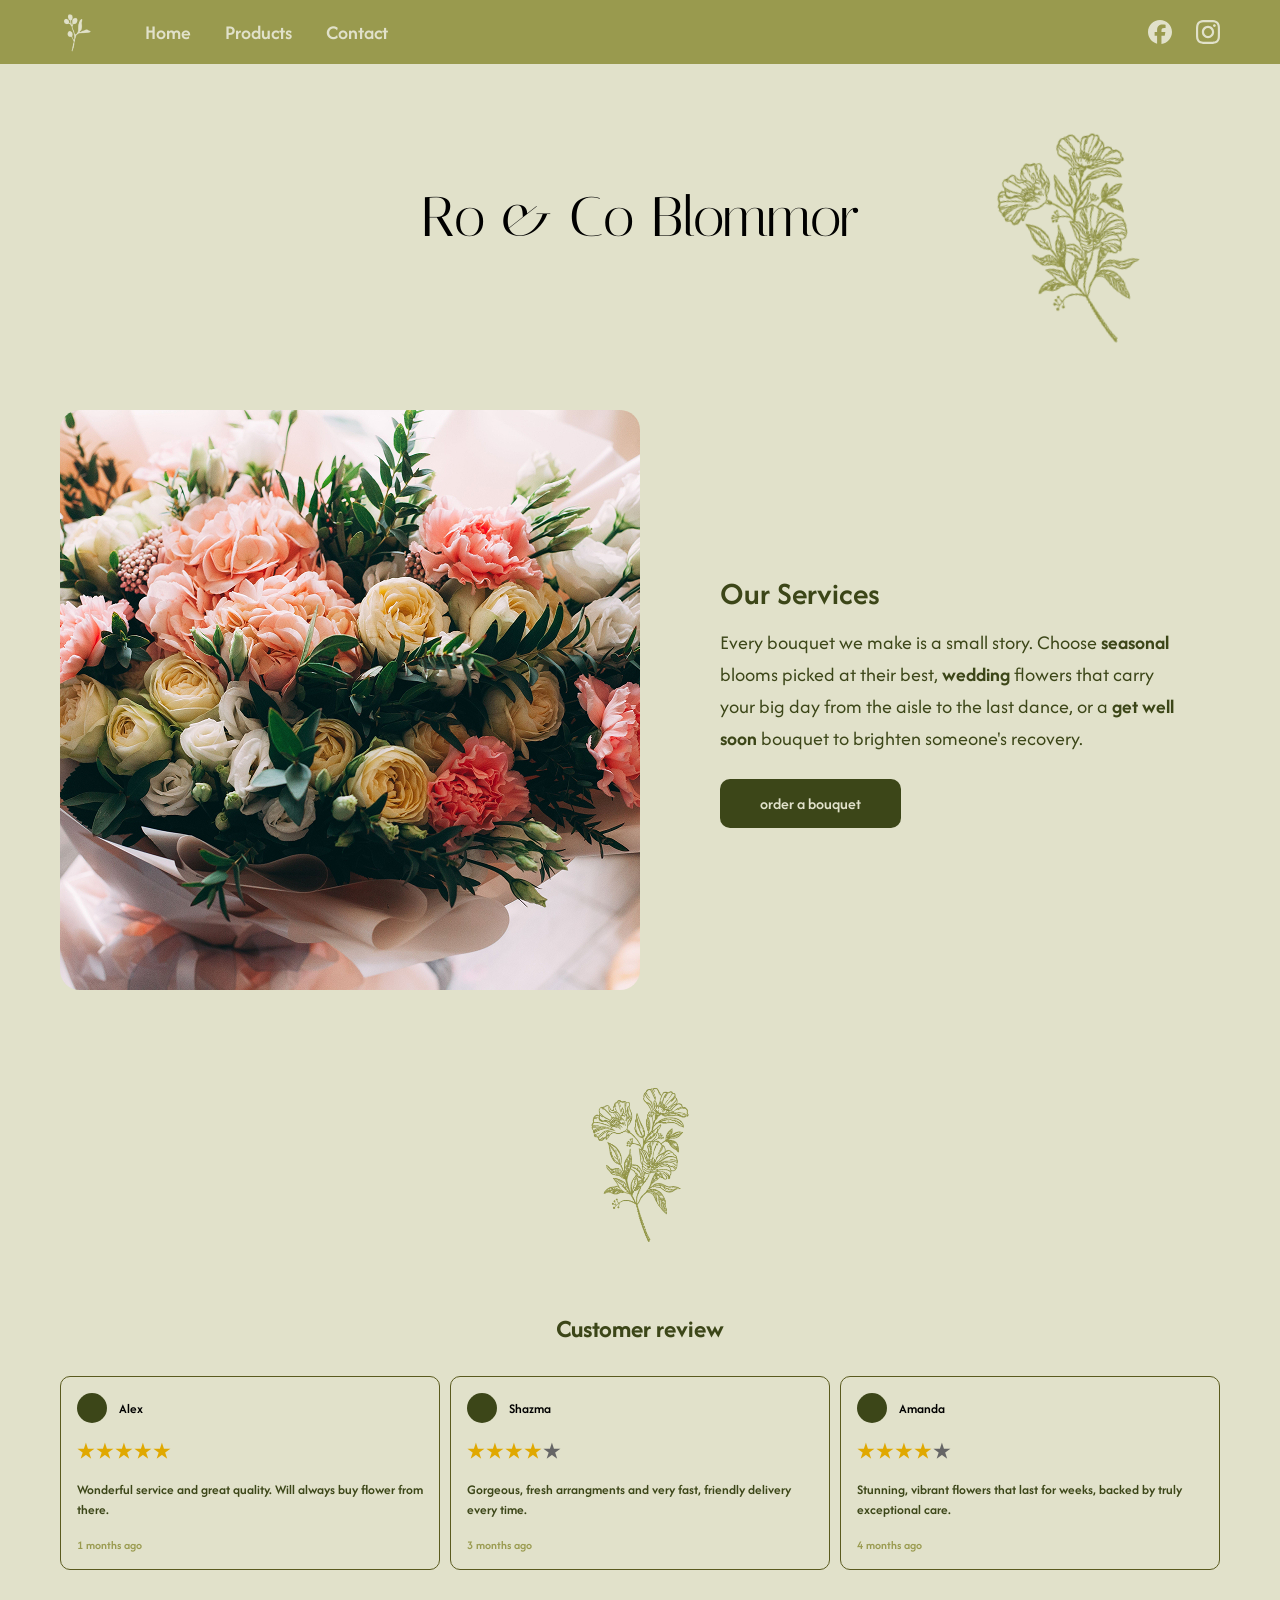
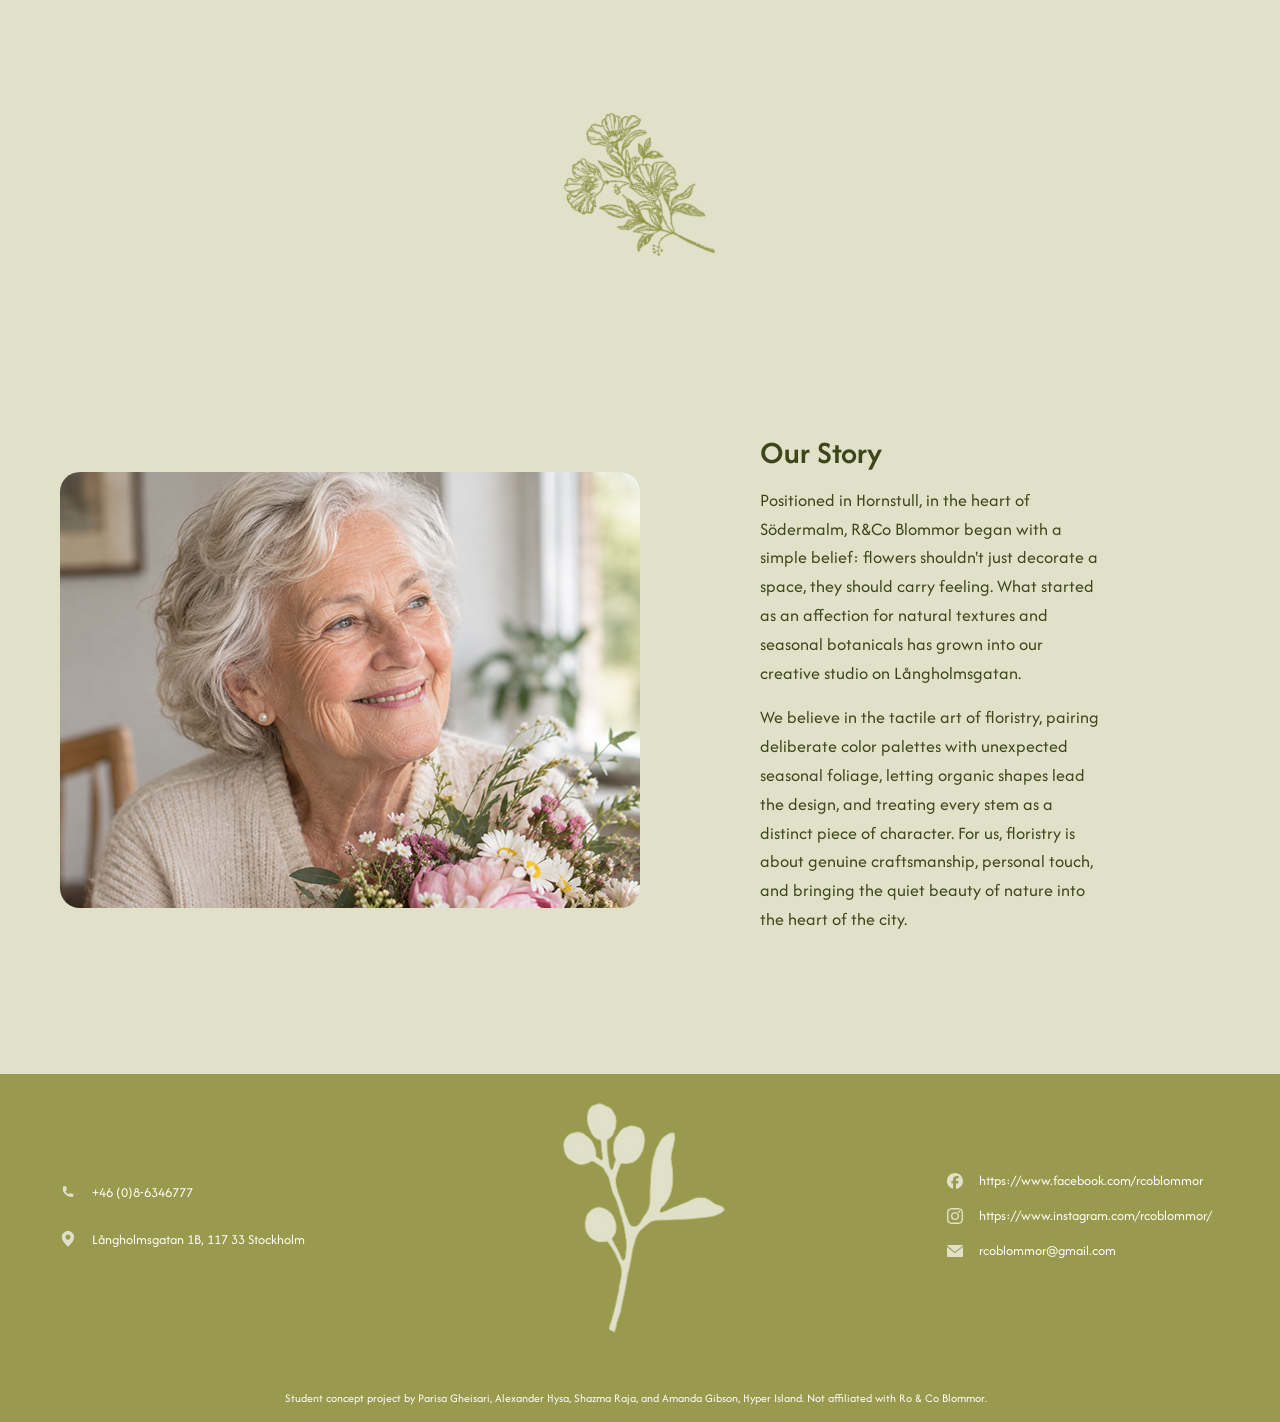
==== commit 8c36990e: "Merge branch 'main' into update-heaader" ====
--- a/index.html
+++ b/index.html
@@ -12,13 +12,17 @@
   <body>
     <header class="header">
       <nav class="nav">
-        <img class="logo-icon" src="assets/logo-icon.png" alt="Logo" />
+        <img
+          class="header-logo"
+          src="assets/header-logo.png"
+          alt="Ro & Co Blommor"
+        />
         <div class="nav-links">
           <a href="index.html">Home</a>
           <a href="products.html">Products</a>
           <a href="contact.html">Contact</a>
         </div>
-        <div class="socials">
+        <div class="header-socials">
           <a href="https://facebook.com/business-page">
             <img
               class="nav-icons"
@@ -28,7 +32,7 @@
           </a>
           <a href="https://instagram.com/business-page ">
             <img
-              class="nav-icons instagram"
+              class="nav-icons"
               src="assets/instagram-icon.svg"
               alt="Instagram"
             />
--- a/styles.css
+++ b/styles.css
@@ -19,8 +19,8 @@
 .header {
   display: flex;
   align-items: center;
-  padding: 0rem 3.5rem 0rem 2rem;
-  height: 3.5rem;
+  padding: 0 3.75rem;
+  min-height: 4rem;
   background: var(--olive);
   color: var(--cream);
 }
@@ -29,7 +29,7 @@
   flex: 1;
   display: flex;
   align-items: center;
-  gap: 3.5rem;
+  gap: 3.3125rem;
 }
 
 .nav a {
@@ -37,14 +37,15 @@
   text-decoration: none;
 }
 
-.logo-icon {
-  width: 32px;
-  height: 41px;
+.header-logo {
+  height: 2.5625rem;
+  width: auto;
 }
 
 .nav-links {
   display: flex;
-  gap: 1.75rem;
+  gap: 2.125rem;
+  font-size: 1.25rem;
 }
 
 .nav-links a:hover {
@@ -56,12 +57,57 @@
   height: 1.5rem;
 }
 
-.socials {
+.header-socials {
   display: flex;
   gap: 1.5rem;
   margin-left: auto;
 }
 
-.socials a {
+.header-socials a {
   display: flex;
 }
+
+@media (max-width: 900px) {
+  .header {
+    padding: 0 2rem;
+  }
+
+  .nav {
+    gap: 2rem;
+  }
+
+  .nav-links {
+    gap: 1.5rem;
+    font-size: 1.1rem;
+  }
+
+  .header-socials {
+    gap: 1rem;
+  }
+}
+
+@media (max-width: 600px) {
+  .header {
+    padding: 0 1.25rem;
+    min-height: 3rem;
+  }
+
+  .nav {
+    gap: 0.75rem;
+  }
+
+  .header-logo {
+    height: 2rem;
+  }
+
+  .header-socials {
+    display: none;
+  }
+
+  .nav-links {
+    margin-left: auto;
+    margin-right: auto;
+    gap: 1rem;
+    font-size: 0.95rem;
+  }
+}
